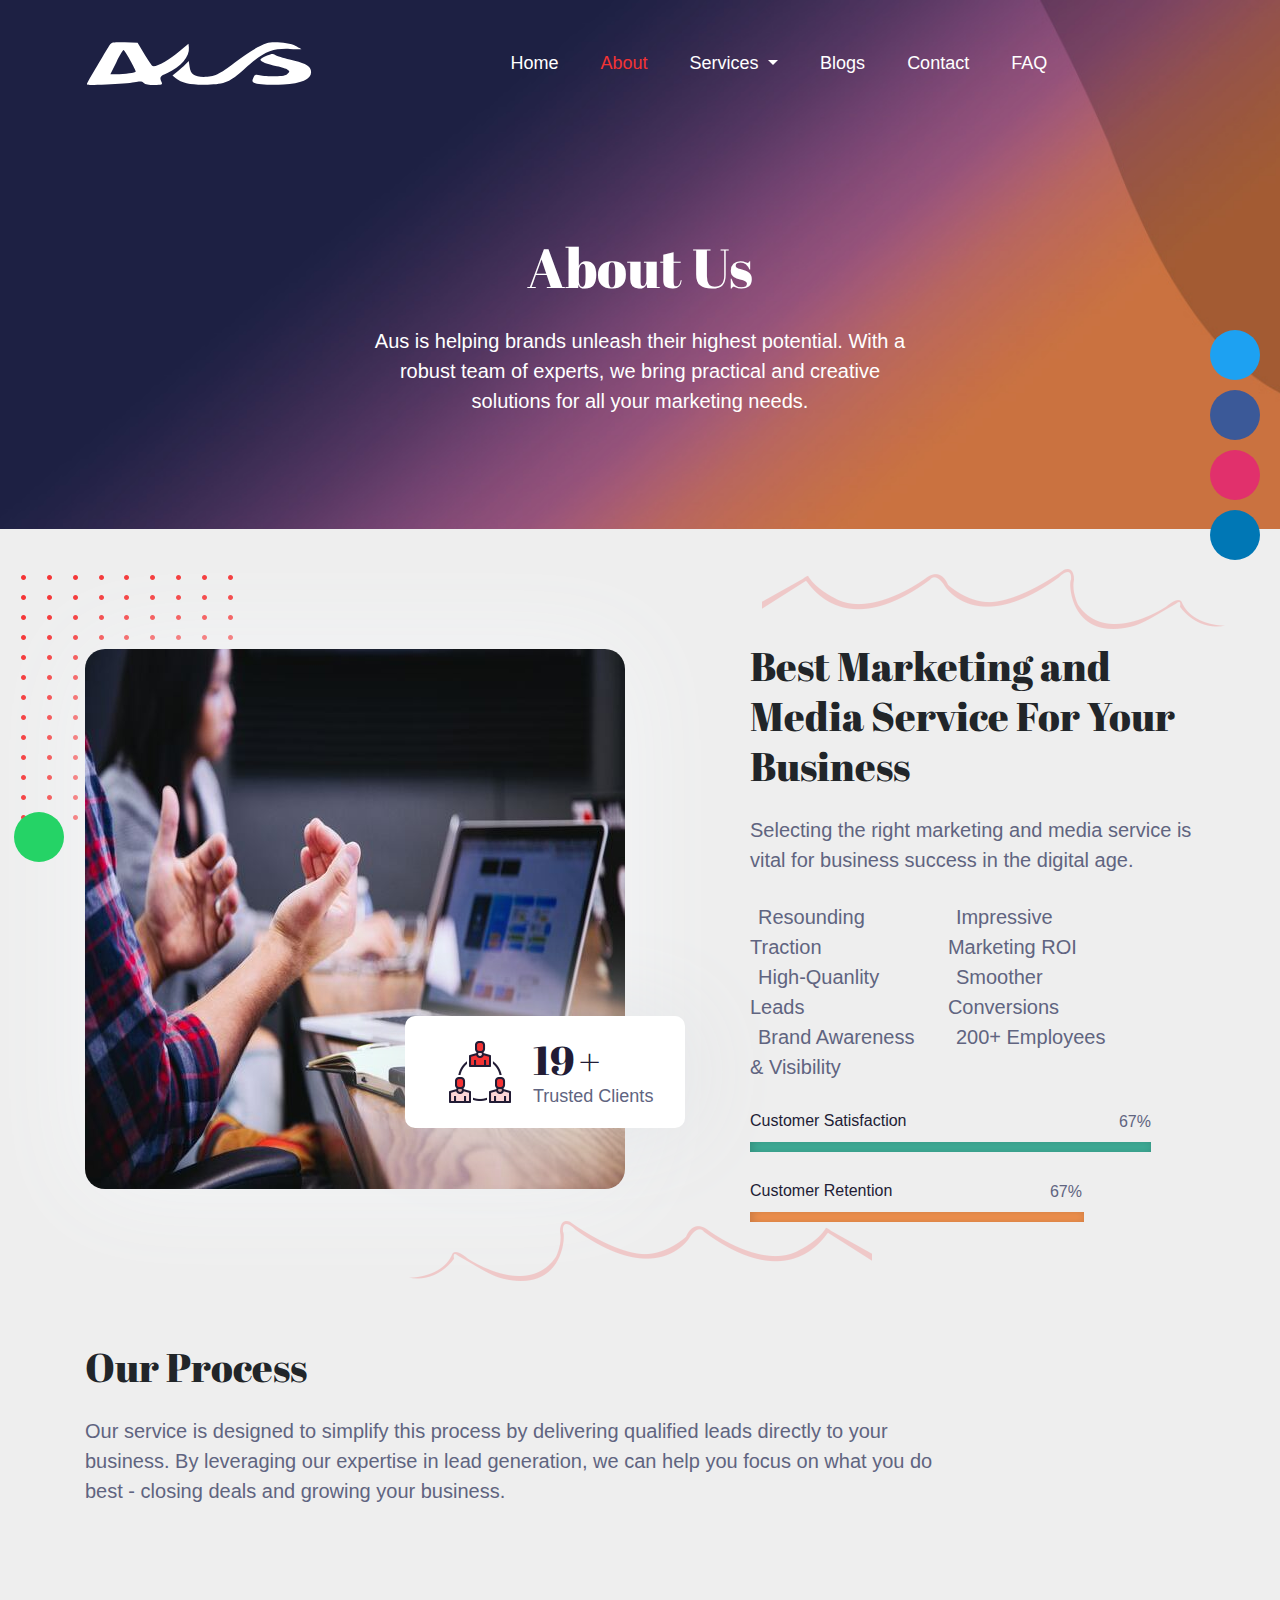
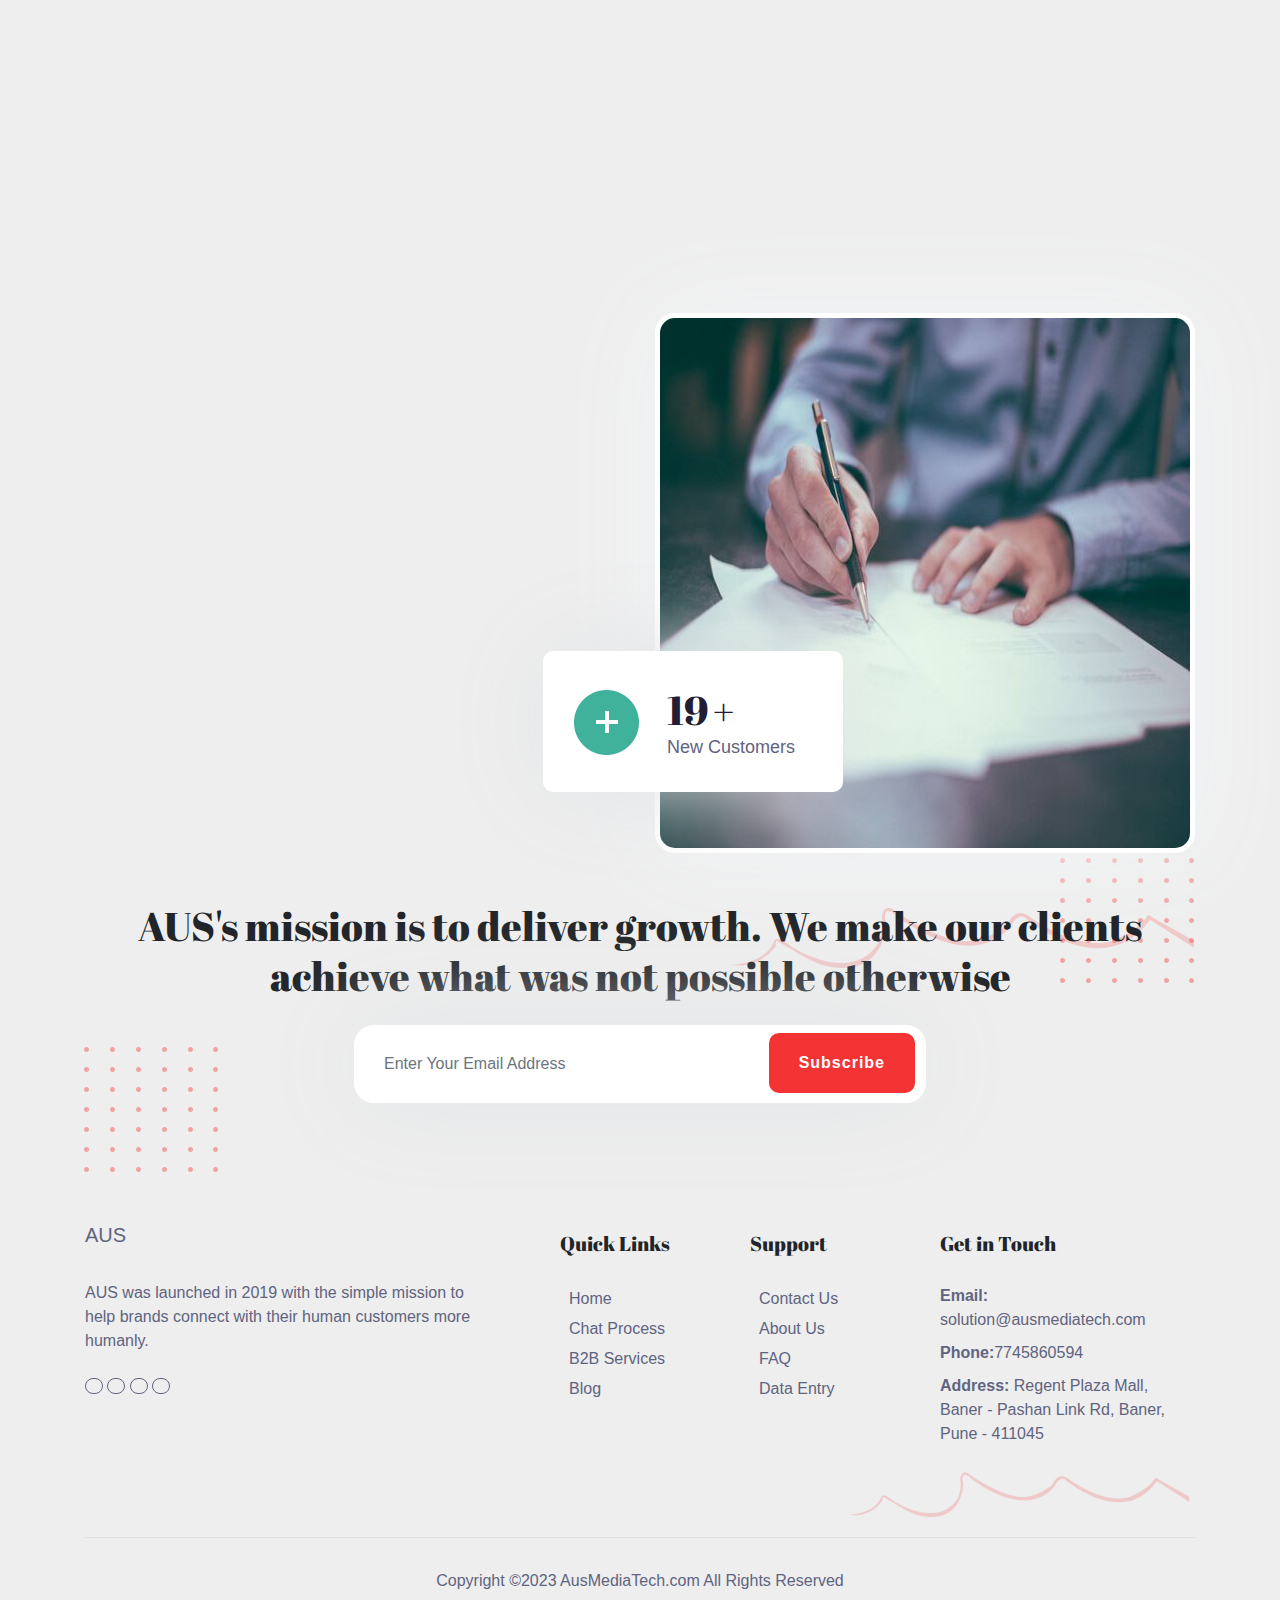
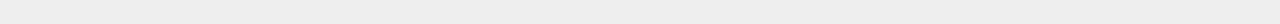
==== about.html @ 2154e5f0 "live version" ====
<html lang="zxx" webcrx="">

<head>
    <title>About | Aus</title>
    <meta charset="utf-8">
    <meta name="viewport" content="width=device-width, initial-scale=1.0">
    <meta name="description"
        content="AUS is a leading provider of innovative solutions, specializing in B2B lead generation, marketing, email marketing, content syndication, and mass torts. With years of experience and a dedication to delivering exceptional results, we help businesses connect with their target audience, drive growth, and achieve their goals. Get in touch with us today to explore how we can support your business success.">
    <meta name="keywords" content="AUS | AusMediaTech | Media | B2B | Business To Business | MediaTech | Tech">
    <meta name="author" content="NaZiF">
    <link rel="stylesheet" href="assets/css/animate.css">
    <link rel="stylesheet" href="https://stackpath.bootstrapcdn.com/bootstrap/4.5.2/css/bootstrap.min.css"
        integrity="sha384-JcKb8q3iqJ61gNV9KGb8thSsNjpSL0n8PARn9HuZOnIxN0hoP+VmmDGMN5t9UJ0Z" crossorigin="anonymous">
    <link rel="stylesheet" href="https://pro.fontawesome.com/releases/v5.10.0/css/all.css"
        integrity="sha384-AYmEC3Yw5cVb3ZcuHtOA93w35dYTsvhLPVnYs9eStHfGJvOvKxVfELGroGkvsg+p" crossorigin="anonymous">
    <link rel="stylesheet" href="assets/css/style.css" type="text/css">
    <link rel="stylesheet" href="assets/css/responsive.css" type="text/css">
    <link rel="stylesheet" href="assets/css/custome.css" type="text/css">
</head>

<body>

    <div class="sub-banner-section-outer">
        <!-- MAIN HEADER -->
        <header class="header">
            <div class="main-header">
                <div class="container">
                    <nav class="navbar navbar-expand-lg navbar-light p-0">
                        <a class="navbar-brand" href="home.html">
                            <figure class="navbar-logo mb-0">
                                <img class="img-fluid" src="assets/images/AusWhiteLogo.svg" alt="">
                            </figure>
                        </a>
                        <button class="navbar-toggler collapsed" type="button" data-toggle="collapse"
                            data-target="#navbarSupportedContent" aria-controls="navbarSupportedContent"
                            aria-expanded="false" aria-label="Toggle navigation">
                            <span class="navbar-toggler-icon"></span>
                            <span class="navbar-toggler-icon"></span>
                            <span class="navbar-toggler-icon"></span>
                        </button>
                        <div class="collapse navbar-collapse" id="navbarSupportedContent">
                            <ul class="navbar-nav m-auto">
                                <li class="nav-item">
                                    <a class="nav-link scroll" href="home.html">Home</a>
                                </li>
                                <li class="nav-item active">
                                    <a class="nav-link scroll" href="about.html">About</a>
                                </li>
                                <li class="nav-item dropdown">
                                    <a class="nav-link dropdown-toggle" href="#" id="navbarDropdown" role="button"
                                        data-toggle="dropdown" aria-haspopup="true" aria-expanded="false">
                                        Services
                                    </a>
                                    <div class="dropdown-menu list-unstyled hotline-dropdown"
                                        aria-labelledby="navbarDropdown">
                                        <ul class="dropdown-menu-list list-unstyled">
                                            <li><a class="dropdown-item scroll hotline-menu" href="services.html">B2B Services</a></li>
                                            <li><a class="dropdown-item scroll hotline-menu" href="b2bleads.html">Lead Generation</a></li>
                                            <li><a class="dropdown-item scroll hotline-menu" href="chatprocess.html">Chat Process</a></li>
                                            <li><a class="dropdown-item scroll hotline-menu" href="marketresearch.html">Market Reasearch</a></li>
                                            <li><a class="dropdown-item scroll hotline-menu" href="b2cservices.html">B2C Services</a></li>
                                            <li><a class="dropdown-item scroll hotline-menu" href="dataentry.html">Data Entry</a></li>
                                        </ul>
                                    </div>
                                </li>
                                <li class="nav-item">
                                    <a class="nav-link scroll" href="blog.html">Blogs</a>
                                </li>
                                <li class="nav-item">
                                    <a class="nav-link scroll" href="contact.html">Contact</a>
                                </li>
                                <li class="nav-item">
                                    <a class="nav-link scroll" href="faq.html">FAQ</a>
                                </li>
                            </ul>
                        </div>
                    </nav>
                </div>
            </div>
        </header>
        <!-- SUB BANNER SECTION -->
        <section class="sub-banner-section">
            <div class="container">
                <div class="row">
                    <div class="col-12 text-center">
                        <div class="sub-banner-text">
                            <h1 class="text-white mb-lg-4 mb-3">About Us</h1>
                            <p class="text-white">Aus is helping brands unleash their highest potential. With a robust
                                team of experts, we bring practical and creative solutions for all your marketing needs.
                            </p>
                        </div>
                    </div>
                </div>
            </div>
        </section>
    </div>
    <!-- ABOUT SERVICE SECTION -->
    <section class="about-service-section">
        <div class="container">
            <div class="row">
                <div class="col-xl-7 col-lg-6 col-md-6 col-sm-12">
                    <div class="about-service-section-img-content position-relative wow bounceIn" data-wow-duration="2s"
                        style="visibility: visible; animation-duration: 2s; animation-name: bounceIn;">
                        <figure class="about-service-section-shape-img-2 mb-0 position-absolute">
                            <img class="img-fluid" src="assets/images/about-service-section-shape-img-2.png" alt="">
                        </figure>
                        <figure class="about-service-section-main-img mb-0 position-relative">
                            <img class="img-fluid" src="assets/images/aboutus.jpg" alt="">
                        </figure>
                        <div class="counter-box position-absolute">
                            <figure class="plus-icon float-left mb-0">
                                <img class="img-fluid" src="assets/images/client-icon.png" alt="">
                            </figure>
                            <span class="number count d-inline-block">62</span>
                            <span class="suffix d-inline-block">+</span>
                            <span class="customer d-block">Trusted Clients</span>
                        </div>
                        <figure class="about-service-section-shape-img-3 mb-0 position-absolute">
                            <img class="img-fluid" src="assets/images/about-service-section-shape-img-3.png" alt="">
                        </figure>
                    </div>
                </div>
                <div class="col-xl-5 col-lg-6 col-md-6 col-sm-12">
                    <div class="about-service-section-text position-relative">
                        <figure class="about-service-section-shape-img-1 mb-0 position-absolute">
                            <img class="img-fluid" src="assets/images/about-service-section-shape-img-1.png" alt="">
                        </figure>
                        <h2 class="mb-lg-4 mb-md-3 mb-2">Best Marketing and Media Service For Your Business</h2>
                        <p>Selecting the right marketing and media service is vital for business success in the digital
                            age.</p>
                        <div class="row">
                            <div class="col-lg-5 col-md-6 col-sm-6 col-6">
                                <div class="about-service-section-listing-outer">
                                    <ul class="about-service-section-listing p-0 m-0">
                                        <li class="list-unstyled"><i class="fal fa-check-circle"></i>Resounding Traction
                                        </li>
                                        <li class="list-unstyled"><i class="fal fa-check-circle"></i>High-Quanlity Leads
                                        </li>
                                        <li class="list-unstyled"><i class="fal fa-check-circle"></i>Brand Awareness
                                            &amp; Visibility</li>
                                    </ul>
                                </div>
                            </div>
                            <div class="col-lg-5 col-md-6 col-sm-6 col-6">
                                <div class="about-service-section-listing-outer">
                                    <ul class="about-service-section-listing p-0 m-0">
                                        <li class="list-unstyled"><i class="fal fa-check-circle"></i>Impressive
                                            Marketing ROI</li>
                                        <li class="list-unstyled"><i class="fal fa-check-circle"></i>Smoother
                                            Conversions</li>
                                        <li class="list-unstyled"><i class="fal fa-check-circle"></i>200+ Employees</li>
                                    </ul>
                                </div>
                            </div>
                            <div class="col"></div>
                        </div>
                        <div class="progress-bar-outer position-relative">
                            <span class="d-block font-weight-normal">Customer Satisfaction</span>
                            <div class="progress-bar">
                                <div class="bar" data-size="90" style="width: 90%;">
                                    <span class="perc">67%</span>
                                </div>
                            </div>
                        </div>
                        <div class="progress-bar-outer position-relative">
                            <span class="d-block font-weight-normal">Customer Retention</span>
                            <div class="progress-bar">
                                <div class="bar variation-1" data-size="75" style="width: 75%;">
                                    <span class="perc">67%</span>
                                </div>
                            </div>
                        </div>
                    </div>
                </div>
            </div>
        </div>
    </section>
    <!-- SOLUTIONS SECTION -->
    <section class="solutions-section">
        <div class="container">
            <div class="solutions-section-inner text-md-left text-center">
                <div class="row">
                    <h2 class="mb-lg-4 mb-2">Our Process</h2>
                    <div class="col-lg-10 col-md-9 col-sm-12">
                        <div class="solutions-section-text">
                            <p class="mb-0">Our service is designed to simplify this process by delivering qualified
                                leads directly to your business. By leveraging our expertise in lead generation, we can
                                help you focus on what you do best - closing deals and growing your business.</p>
                        </div>
                    </div>
                </div>
            </div>
            <div class="row wow slideinLeft" data-wow-duration="2s"
                style="visibility: hidden; animation-duration: 2s; animation-name: none;">
                <div class="col-md-4 col-sm-6 mb-md-0 mb-4 text-md-left text-center">
                    <div class="solutions-section-plan-box hover-effect">
                        <div class="row">
                            <div class="col-lg-3 col-12">
                                <figure>
                                    <img src="assets/Icons/connect-50.png" alt="">
                                </figure>
                            </div>
                            <div class="col-lg-9 col-12">
                                <h4>1.Connect</h4>
                            </div>
                            <p class="text-size-16 mb-0">Our strategies give us the benefit of instant connection with
                                the prospective audience.</p>
                        </div>
                    </div>
                </div>
                <div class="col-md-4 col-sm-6 mb-md-0 mb-4 text-md-left text-center">
                    <div class="solutions-section-plan-box hover-effect">
                        <div class="row">
                            <div class="col-lg-3 col-12">
                                <figure>
                                    <img src="assets/Icons/converse-50.png" alt="">
                                </figure>
                            </div>
                            <div class="col-lg-9 col-12">
                                <h4>2.Converse</h4>
                            </div>
                            <p class="text-size-16 mb-0">We converse with your audience to evaluate,
                                implement, communicate your message to them</p>
                        </div>
                    </div>
                </div>
                <div class="col-md-4 col-sm-6 text-md-left text-center">
                    <div class="solutions-section-plan-box hover-effect">
                        <div class="row">
                            <div class="col-lg-3 col-12">
                                <figure>
                                    <img src="assets/Icons/convert-50.png" alt="">
                                </figure>
                            </div>
                            <div class="col-lg-9 col-12">
                                <h4>3.Convert</h4>
                            </div>
                            <p class="text-size-16 mb-0">Converting your audience into meaningful connections and
                                trackable LEADS!</p>
                        </div>
                    </div>
                </div>
            </div>
        </div>
    </section>
    <br><br><br><br>
    <!-- VIDEO SECTION -->
    <!-- <section class="video-section about-page-video-section">
    <div class="container">
    </div>
</section>  -->
    <!-- CUSTOMER BASE SECTION -->
    <section class="customer-base-section about-page-customer-base-section">
        <div class="container">
            <div class="row">
                <div class="col-xl-5 col-lg-6 col-md-6 col-sm-12 order-xl-1 order-lg-1 order-md-1 order-sm-2 order-2">
                    <div class="customer-base-section-text position-relative wow bounceIn" data-wow-duration="2s"
                        style="visibility: hidden; animation-duration: 2s; animation-name: none;">
                        <h2 class="mb-lg-4 mb-md-3 mb-2">We have been making a big difference in our clients’ lives
                            since 2019.</h2>
                        <p>Having delivered over 3k campaigns for the biggest companies in the world, we know what we’re
                            talking about, and when we say we have helped businesses transform, grow bigger and work
                            better, we mean it!</p>
                        <div class="customer-base-section-btn-outer">
                            <a class="d-inline-block position-relative hover-effect" href="contact.html">Contact Now<i
                                    class="far fa-long-arrow-alt-right position-absolute"></i></a>
                        </div>
                    </div>
                </div>
                <div class="col-xl-7 col-lg-6 col-md-6 col-sm-12 order-xl-2 order-lg-2 order-md-2 order-sm-1 order-1">
                    <div class="customer-base-section-img-content position-relative">
                        <figure class="customer-base-section-main-img mb-0 text-right position-relative">
                            <img class="img-fluid" src="assets/images/about.jpg" alt="">
                        </figure>
                        <div class="counter-box position-absolute">
                            <figure class="plus-icon float-left mb-0">
                                <img class="img-fluid" src="assets/images/plus-icon.png" alt="">
                            </figure>
                            <span class="number count d-inline-block">60</span>
                            <span class="suffix d-inline-block">+</span>
                            <span class="customer d-block">New Customers</span>
                        </div>
                        <figure class="customer-base-section-shape-img-3 mb-0 position-absolute">
                            <img class="img-fluid" src="assets/images/customer-base-section-shape-img-3.png" alt="">
                        </figure>
                    </div>
                </div>
            </div>
        </div>
    </section>
    <!-- REVIEW SECTION needs to be added when given -->
    <!-- <section class="review-section text-center">
    <div class="container">
        <div class="row position-relative">
            <figure class="review-section-shape-img-1 position-absolute mb-0">
                <img class="img-fluid" src="assets/images/review-section-shape-img-1.png" alt="">
            </figure>
            <div class="col-lg-12 col-md-12 col-sm-12 col-12">
                <div class="review-section-box w-100 position-relative">
                    <h2 class="mb-lg-4 mb-md-3 mb-2">Our Clients Reviews</h2>
                    <p class="mb-0">Discover what our satisfied clients have to say about their experience with us in our client review section, where honest feedback helps us deliver exceptional products and services.</p>
                </div>
            </div>
        </div>
    </div>
</section> -->
    <!-- NEWSLETTER SECTION -->
    <br><br>
    <section class="newsletter-section position-relative">
        <div class="container">
            <div class="row">
                <div class="newsletter-section-inner text-center position-relative">
                    <figure class="newsletter-shape-img-1 mb-0 position-absolute">
                        <img class="img-fluid" src="assets/images/newsletter-shape-img-1.png" alt="">
                    </figure>
                    <h2 class="mb-lg-4 mb-md-3 mb-2">AUS's mission is to deliver growth. We make our clients achieve
                        what was not possible otherwise</h2>
                    <form class="newsletter-form" id="subscribe-form" target="_blank">
                        <div class="form-group mb-0 position-relative">
                            <input type="text" class="form-control" id="InputEmail2"
                                placeholder="Enter Your Email Address" name="query">
                            <button class="subscribe-btn d-inline-block position-absolute"
                                id="subscribeBtn">Subscribe</button>
                        </div>
                    </form>
                    <figure class="newsletter-shape-img-2 mb-0 position-absolute">
                        <img class="img-fluid" src="assets/images/newsletter-shape-img-2.png" alt="">
                    </figure>
                </div>
            </div>
        </div>
    </section>
    <!-- FOOTER -->

    <section class="footer-section">
        <div class="container">
            <div class="row position-relative">
                <div class="col-xl-5 col-lg-4 col-md-5 col-sm-6 text-sm-left text-center">
                    <div class="footer-logo-content">
                        <figure class="footer-logo">
                            <p>AUS</p>
                        </figure>
                        <p class="text-size-16 mb-lg-4 mb-md-3 mb-3">AUS was launched in 2019 with the simple mission to
                            help brands connect with their human customers more humanly.</p>
                        <ul class="footer-logo-content-listing p-0 m-0">
                            <li class="list-unstyled d-inline-block"><a class="d-inline-block" href="#"><i
                                        class="fab fa-facebook-square"></i></a></li>
                            <li class="list-unstyled d-inline-block"><a class="d-inline-block" href="#"><i
                                        class="fab fa-twitter-square"></i></a></li>
                            <li class="list-unstyled d-inline-block"><a class="d-inline-block" href="#"><i
                                        class="fab fa-linkedin"></i></a></li>
                            <li class="list-unstyled d-inline-block"><a class="d-inline-block" href="#"><i
                                        class="fab fa-pinterest-square"></i></a></li>
                        </ul>
                    </div>
                </div>
                <div class="col-xl-2 col-lg-3 col-md-3 col-sm-6 d-lg-block d-md-none d-sm-none d-none">
                    <div class="footer-links-content">
                        <h5 class="font-weight-normal">Quick Links</h5>
                        <ul class="list-unstyled mb-0">
                            <li><i class="fas fa-caret-right"></i><a class="text-decoration-none font-weight-normal"
                                    href="home.html">Home</a></li>
                                    <li><i class="fas fa-caret-right"></i><a class="text-decoration-none font-weight-normal"
                                        href="chatprocess.html">Chat Process</a></li>
                            <li><i class="fas fa-caret-right"></i><a class="text-decoration-none font-weight-normal"
                                    href="services.html">B2B Services</a></li>
                            <li><i class="fas fa-caret-right"></i><a class="text-decoration-none font-weight-normal"
                                    href="blog.html">Blog</a></li>
                        </ul>
                    </div>
                </div>
                <div class="col-lg-2 col-md-3 col-sm-6 d-md-block d-sm-none d-none">
                    <div class="footer-support-content">
                        <h5 class="font-weight-normal">Support</h5>
                        <ul class="list-unstyled mb-0">
                            <li><i class="fas fa-caret-right"></i><a class="text-decoration-none font-weight-normal"
                                    href="contact.html">Contact Us</a></li>
                            <li><i class="fas fa-caret-right"></i><a class="text-decoration-none font-weight-normal"
                                    href="about.html">About Us</a></li>
                            <li><i class="fas fa-caret-right"></i><a class="text-decoration-none font-weight-normal"
                                    href="faq.html">FAQ</a></li>
                            <li><i class="fas fa-caret-right"></i><a class="text-decoration-none font-weight-normal"
                                href="dataentry.html">Data Entry</a></li>
                        </ul>
                    </div>
                </div>
                <div class="col-lg-3 col-md-4 col-sm-6 text-sm-left text-center d-sm-block d-none">
                    <div class="footer-info-content">
                        <h5 class="font-weight-normal">Get in Touch</h5>
                        <ul class="list-unstyled mb-0">
                            <li><span class="font-weight-bold">Email:</span><a
                                    class="text-decoration-none font-weight-normal" href="mailto:solution@ausmediatech.com">
                                    solution@ausmediatech.com</a></li>
                            <li><span class="font-weight-bold">Phone:</span><a
                                    class="text-decoration-none font-weight-normal" href="tel:7745860594">7745860594</a>
                            </li>
                            <!-- <li><span class="font-weight-bold">Fax:</span><a class="text-decoration-none font-weight-normal" href="#"> </a></li> -->
                            <li><span class="font-weight-bold">Address:</span><a
                                    class="text-decoration-none font-weight-normal" href="#"> Regent Plaza Mall, Baner -
                                    Pashan Link Rd, Baner, Pune - 411045</a></li>
                        </ul>
                    </div>
                </div>
                <figure class="footer-secrion-shape-img-1 mb-0 position-absolute">
                    <img class="img-fluid" src="assets/images/footer-section-shape-img-1.png" alt="">
                </figure>
            </div>
        </div>
    </section>
    <!-- FOOTER BAR -->
    <div class="footer-bar text-center">
        <div class="container">
            <div class="row">
                <div class="footer-bar-content w-100">
                    <p class="text-size-16 mb-0">Copyright ©2023 AusMediaTech.com All Rights Reserved</p>
                    <!-- <p class="text-size-16 mb-0">Made With AhamInfoTech</p> -->
                </div>
            </div>
        </div>
    </div>



    <!-- Floating Menu -->
    <div class="floating-menu">
        <a href="https://www.twitter.com/" class="twitter"><i class="fab fa-twitter"></i></a>
        <a href="https://www.facebook.com/" class="facebook"><i class="fab fa-facebook"></i></a>
        <a href="https://www.instagram.com/" class="instagram"><i class="fab fa-instagram"></i></a>
        <a href="https://www.linkedin.com/" class="linkedin"><i class="fab fa-linkedin"></i></a>
    </div>



    <!-- new chat button -->
    <input type="checkbox" id="check">
    <label class="chat-btn" for="check">
        <i class="fab fa-whatsapp comment"></i>
        <i class="fa fa-close close"></i>
    </label>
    <div class="wrapper">
        <div class="chatheader">
            <h6>Chat Support</h6>
        </div>
        <div class="text-center p-2">
            <span>Typically replies in minutes!</span><br><br>
        </div>
        <button id="chat-btnclick" class="btn btn-success btn-block">Start Chat</button>
    </div>
    </div>

    <script>
        function loading() {
            document.querySelectorAll(".bar").forEach(function (current) {
                let startWidth = 0;
                const endWidth = current.dataset.size;

                /* 
                setInterval() time sholud be set as trasition time / 100. 
                In our case, 2 seconds / 100 = 20 milliseconds. 
                */
                const interval = setInterval(frame, 20);

                function frame() {
                    if (startWidth >= endWidth) {
                        clearInterval(interval);
                    } else {
                        startWidth++;
                        current.style.width = `${endWidth}%`;
                        current.firstElementChild.innerText = `${startWidth}%`;
                    }
                }
            });
        }
        setTimeout(loading, 1000);
    </script>
    <script src="https://code.jquery.com/jquery-3.2.1.slim.min.js" integrity="" crossorigin="anonymous"></script>
    <script src="https://cdnjs.cloudflare.com/ajax/libs/popper.js/1.12.9/umd/popper.min.js" integrity=""
        crossorigin="anonymous"></script>
    <script src="https://maxcdn.bootstrapcdn.com/bootstrap/4.0.0/js/bootstrap.min.js" integrity=""
        crossorigin="anonymous"></script>
    <script src="assets/js/wow.js"></script>
    <script>new WOW().init();</script>
    <script src="assets/js/counter-script.js"></script>

    <!-- code for chatbot integration -->
    <script>
        const chatBtn = document.getElementById('chat-btnclick');
        chatBtn.addEventListener('click', () => {
            window.open('https://api.whatsapp.com/send/?phone=+919139626757&text&type=phone_number&app_absent=0"', '_blank');
        });
    </script>


    <iframe src="about:blank" style="display: none;"></iframe>
    <script src="/assets/js/subscription.js"></script>
</body>

</html>
---- assets/css/style.css ----
/*------------------------------------------------------------------
[Master Stylesheet]

Project:    Hotline
-------------------------------------------------------------------*/
/*------------------------------------------------------------------
[Table of contents]

1. body
2. navigation
3. banner Section
4. partner Section
5. interaction section
6. solutions section
7. customer base section
8. video section
9. services section
10. teams section
11. talent section
12. blog section 
13. review section
14. newsletter section
15. footer section
-------------------------------------------------------------------*/
/* /*--------------------------------------------------------------*/



@import url('https://fonts.googleapis.com/css2?family=Abril+Fatface&amp;family=Jost:wght@400;500;600;700&amp;display=swap');

/*-------- Default Items ------------ */
    
:root {
    --e-global-color-primary: #221c35;
    --e-global-color-secondary: #ffffff;
    --e-global-color-text: #606480;
    --e-global-color-accent: #F43334;
    --e-global-color-white: #ffffff;
    --e-global-color-light-grayish-blue: #DFE0E6;
    --e-global-color-dark-moderate-cyan: #40B19B;
    --e-global-color-orange: #F79550;
}
body {
    font-family: 'Jost', sans-serif;
}
html {
    scroll-behavior: smooth;
}
*{
    margin: 0;
    padding: 0;
    box-sizing: border-box;
}
h1, h2, h3, h5, .h1, .h2, .h3, .h5 {
    font-family: 'Abril Fatface', cursive;
}
.h1, h1 {
    font-size: 55px;
}
.h2, h2 {
    font-size: 40px;
}
.h3, h3 {
    font-size: 30px;
}
.h4, h4 {
    font-size: 22px;
}
.h5, h5 {
    font-size: 20px;
}
p {
    font-size: 20px;
    line-height: 30px;
    font-weight: 400;
    color: var(--e-global-color-text);
}
.text-size-18 {
    font-size: 18px;
    line-height: 26px;
    font-weight: 400;
    color: var(--e-global-color-text);
}
.text-size-16 {
    font-size: 16px;
    line-height: 26px;
    font-weight: 400;
    color: var(--e-global-color-text);
}
.hover-effect {
    transition: all 0.3s ease-in-out;
}
.hover-effect:hover {
    transform: translateY(-5px);
}
/*-------- HEADER ------------ */
.main-header {
    padding-top: 25px;
}
.navbar .navbar-brand {
    margin-right: 51px;
}
.navbar li {
    padding: 0 13px;
}
.navbar li:first-child {
    padding-left: 0px;
}
.navbar li:last-child {
    padding-right: 0px;
}
.navbar li a {
    font-size: 18px;
    line-height: 18px;
    font-weight: 400;
    color: var(--e-global-color-white) !important;
}
.navbar li a:hover {
    color: var(--e-global-color-accent) !important;
}
.navbar-nav li.active > a {
    color: var(--e-global-color-accent) !important;
}
.navbar .navbar-icon a {
    color: var(--global--color-very-dark-gray);
    font-size: 26px;
    padding-right: 25px;
}
.navbar .navbar-icon a:hover {
    color: var(--e-global-color-accent);
}
.navbar .hotline-dropdown {
    padding: 20px 40px;
    border-radius: 10px;
    margin: 0;
    left: 20px;
    transition: all 0.3s ease-in-out;
    box-shadow: 0px 30px 30px 20px rgba(30,34,47,0.2);
    border-top: 4px solid var(--e-global-color-accent); 
    width: 200px;       
}
.navbar .hotline-dropdown li {
    padding: 0;
    display: inline-block;
}
.navbar .hotline-dropdown li.active .hotline-menu {
    color: var(--e-global-color-accent) !important;
}
.navbar .hotline-dropdown .hotline-menu {
    font-size: 18px;
    line-height: 24px;
    font-weight: 500;
    padding-left: 0;
    padding-right: 0;
    position: relative;
    padding: 6px 0px;
    color: var(--e-global-color-primary) !important;
    white-space: inherit;
}
.navbar .hotline-dropdown .hotline-menu:hover {
    background: transparent;
    color: var(--e-global-color-accent) !important;
}
.navbar .hotline-dropdown li:hover a:after {
    width: 100%;
    left: 0;
    right: auto;
}
.navbar .hotline-dropdown li:hover a:before {
    color: var(--e-global-color-accent);
}
.navbar .hotline-dropdown li a:after {
    content: "";
    width: 0;
    height: 1px;
    bottom: 0;
    position: absolute;
    left: auto;
    right: 0;
    z-index: -1;
    transition: width .6s cubic-bezier(.25,.8,.25,1) 0s;
    background: var(--e-global-color-accent);
    bottom: 5px;
}
.navbar .hotline-dropdown li:hover a:after {
    width: 100%;
    left: 0;
    right: auto;
}
.navbar .hotline-dropdown li a:before {
    content: "\f111";
    line-height: 1;
    font-weight: 700;
    left: -18px;
    top: 16px;
    position: absolute;
    color: var(--global--color-text);
    font-size: 5px;
    font-family: "Font Awesome 5 Pro";
}
.navbar .hotline-dropdown .hotline-menu:hover {
    background: transparent;
    color: var(--e-global-color-accent) !important;
}
.login-outer-div ul li {
    padding: 0px 4px;
}
.login-outer-div ul li .sign-up {
    padding: 16px 24px;
    font-size: 18px;
    font-weight: 500;
    line-height: 18px;
    border-radius: 10px;
    background: var(--e-global-color-accent);
    transition: all 0.3s ease-in-out;
}
.login-outer-div ul li .sign-up:hover {
    background: var(--e-global-color-white);
    color: var(--e-global-color-accent);
}

/*-------- BANNER ------------ */
.banner-section-outer {
    background-image: url(../images/home-banner-backgroud-img.jpg);
    background-size: cover;
    background-position: center;
    background-repeat: no-repeat;
}
.home-banner-section {
    padding-top: 295px;
}
.home-banner-text {
    padding-top: 20px;
}
.home-banner-text h1 {
    line-height: 70px;
}
.home-banner-text p {
    padding-right: 50px;
    margin-bottom: 31px;
}
.home-banner-button .free {
    font-size: 18px;
    line-height: 18px;
    font-weight: 600;
    border-radius: 10px;
    padding: 21px 40px;
    text-decoration: none;
    display: inline-block;
    color: var(--e-global-color-white);
    background: var(--e-global-color-accent);
}
.home-banner-button .free:hover {
    background: var(--e-global-color-white);
    color: var(--e-global-color-accent);
}
.home-banner-button .free-outer {
    margin-right: 10px;
}
.home-banner-button .play-icon {
    font-size: 18px;
    padding: 15px 23px;
    border: 2px solid var(--e-global-color-white);
    color: var(--e-global-color-white);
    border-radius: 10px;
    background: transparent;
}
.home-banner-button .play-icon:hover {
    border: 2px solid var(--e-global-color-accent);
    background: var(--e-global-color-accent);
}
.banner-img-content .banner-img {
    z-index: 2;
}
.banner-call {
    background: rgba(255,255,255,0.15);
    width: 200px;
    padding: 23px 23px 17px 23px;
    border-radius: 10px;
    top: -130px;
    box-shadow: 0px 0px 50px 0px rgba(0,0,0,0.2);
    left: -55px;
    z-index: 3;
}
.banner-call figure {
    margin-bottom: 8px;
}
.banner-call .banner-call-heading {
    font-size: 24px;
    line-height: 24px;
    font-weight: 400;
    letter-spacing: -0.5px;
}
.banner-call .banner-call-text {
    font-size: 16px;
    line-height: 22px;
    font-weight: 400;
    letter-spacing: -0.5px;
    margin-bottom: 3px;
}
.banner-call-listing li {
    margin: 0 2px;
}
.banner-call-listing a {
    font-size: 10px;
    color: var(--e-global-color-accent);
    background: var(--e-global-color-white);
    padding: 2px 4px;
    border-radius: 4px;
}
.banner-call .call-icon-outer {
    position: absolute;
    right: 10px;
    top: 10px;
}
.banner-call .call-icon {
    font-size: 12px;
    color: var(--e-global-color-white);
    background: var(--e-global-color-accent);
    padding: 4px 7px;
    border-radius: 100px;
    display: block;
} 
.banner-img-content .banner-arrow-img {
    right: 86px;
    top: -93px;
}
.banner-img-content .banner-map-img {
    right: -40px;
    top: 204px;
    z-index: 4;
}
.banner-img-content .banner-map-img .banner-map-img-inner img {
    box-shadow: 0px 0px 50px 0px rgba(0,0,0,0.25);
}
.banner-img-content .banner-map-img .banner-map-icon {
    top: -26px;
    right: -20px;
}
.banner-img-content .banner-map-img .banner-map-icon img {
    box-shadow: 0px 0px 50px 0px rgba(0,0,0,0.5);
    border-radius: 100px;
}
/*-------- PARTNERS SECTION ------------ */
.partner-section {
    padding-top: 120px;
}
.partner-section-box {
    padding: 94px 35px 101px 35px;
    box-shadow: 0px 0px 100px 0px rgba(226,228,231,1);
    border-radius: 20px;
}
.partner-section-box h3 {
    color: var(--e-global-color-text);
    padding: 0 22%;
    line-height: 35px;
    margin-bottom: 55px;
}
.partner-listing li {
    padding: 0 36px;
    transition: all 0.3s ease-in-out;
}
.partner-listing li:hover {
    transform: translateY(-5px);
}
.partner-listing li:first-child {
    padding-left: 0;
}
.partner-listing li:last-child {
    padding-right: 0;
}  
/*-------- INTERACTION SECTION ------------ */  
.interaction-section {
    padding: 120px 0px;
}
.interaction-section .interaction-section-main-img img {
    box-shadow: 0px 0px 100px 0px rgba(243,245,247,1);
    border-radius: 20px;
    z-index: 2;
}
.interaction-section h2 {
    line-height: 50px;
}
.interaction-section-text {
    padding-top: 12px;
}
.interaction-section-img-content .interaction-section-graph-img {
    bottom: 50px;
    right: 0;
    z-index: 3;
}
.interaction-section-img-content .interaction-section-graph-img img {
    box-shadow: 0px 0px 100px 0px rgba(226,228,231,1);
    border-radius: 10px;
}
.interaction-section-img-content .interaction-section-shape-img-1 {
    top: -71px;
    left: -119px;
}
.interaction-section-img-content .interaction-section-shape-img-1 img {
    z-index: 1;
}
.interaction-section-text .interaction-section-shape-img-2 {
    top: -56px;
    right: -305px;
}
.interaction-section-img-content .interaction-section-shape-img-3 {
    bottom: -90px;
    right: -152px;
}
.interaction-section-listing-inner {
    padding-left: 79px;
}
.interaction-section-listing-inner h4 {
    font-weight: 700;
    margin-bottom: 20px;
    line-height: 26px;
}
.interaction-section-listing-inner::before {
    content: "";
    background-image: url(../images/interaction-section-listing-img-1.png);
    background-repeat: no-repeat;
    height: 54px;
    width: 54px;
    z-index: 5;
    position: absolute;
    left: 0;
    top: 4px;
}
.interaction-section-text .main-text {
    margin-bottom: 49px;
}
.interaction-section-listing-outer .variation-1::before {
    background-image: url(../images/interaction-section-listing-img-2.png);
}
.interaction-section-listing-outer {
    margin-bottom: 56px;
}
/*-------- SOLUTIONS SECTION ------------ */  
.solutions-section h2 {
    padding: 0 15px;
    width: 100%;
    line-height: 50px;
}
.solutions-section-text p {
    padding-right: 45px;
}
.solutions-section-button {
    margin-top: -6px;
}
.solutions-section-button a {
    font-size: 18px;
    line-height: 18px;
    font-weight: 600;
    border-radius: 10px;
    padding: 20px 34px;
    border: 1px solid var(--e-global-color-accent);
    text-decoration: none;
    display: inline-block;
    color: var(--e-global-color-white);
    background: var(--e-global-color-accent);
}
.solutions-section-button a:hover {
    border: 1px solid var(--e-global-color-accent);
    background: transparent;
    color: var(--e-global-color-accent);
}
.solutions-section-plan-box {
    padding: 44px;
    box-shadow: 0px 0px 100px 0px rgba(226,228,231,1);
    border-radius: 20px;
    border-left: 5px solid var(--e-global-color-white);
    background: var(--e-global-color-white);
}
.solutions-section-plan-box:hover {
    border-left: 5px solid var(--e-global-color-accent);
}
.solutions-section-plan-box h4 {
    font-weight: 700;
    margin-bottom: 20px;
    line-height: 30px;
}
.solutions-section-plan-box p {
    padding: 0 15px;
}
.solutions-section-inner {
    margin-bottom: 74px;
}
.solutions-section-plan-box figure img {
    padding-top: 5px;
}
/*-------- CUSTOMER BASE SECTION ------------ */  
.customer-base-section {
    padding: 120px 0px;
}
.customer-base-section .customer-base-section-text {
   padding-top: 55px;
}
.customer-base-section h2 {
    line-height: 50px;
}
.customer-base-section-text p {
    margin-bottom: 27px;
}
.customer-base-section .customer-base-section-main-img img {
    box-shadow: 0px 0px 100px 0px rgba(243,245,247,1);
    border: 5px solid var(--e-global-color-white);
    border-radius: 20px;
}
.customer-base-section-text .customer-base-section-shape-img-1 {
    top: -35px;
    left: -360px;
}
.customer-base-section .customer-img-1 {
    left: 51px;
    top: 58px;
    z-index: 1;
}
.customer-base-section .customer-img-2 {
    left: 152px;
    top: 168px;
    z-index: 3;
}
.customer-base-section .customer-img-3 {
    right: -12px;
    top: 208px;
    z-index: 2;
}
.customer-base-section .customer-img-4 {
    right: 44px;
    bottom: 122px;
    z-index: 4;
}
.customer-base-section .customer-img-5 {
    right: 155px;
    bottom: -27px;
    z-index: 5;
}
.customer-base-section .customer-img-1 img, .customer-base-section .customer-img-2 img, .customer-base-section .customer-img-3 img, .customer-base-section .customer-img-4 img, .customer-base-section .customer-img-5 img {
    box-shadow: 0px 0px 50px 0px rgba(0,0,0,0.3);
    border-radius: 100px;
    border: 2px solid var(--e-global-color-white);
}
.customer-base-sectin-listing li {
    font-size: 20px;
    line-height: 30px;
    font-weight: 400;
    color: var(--e-global-color-text);
}
.customer-base-sectin-listing i {
    font-size: 18px;
    line-height: 18px;
    margin-right: 8px;
    font-weight: 400;
    color: var(--e-global-color-accent);
}
.customer-base-section .customer-base-section-shape-img-2 {
    top: -74px;
    right: -90px;
}
.customer-base-section .counter-box {
    width: 300px;
    padding: 37px 29px 30px 29px;
    background: var(--e-global-color-white);
    box-shadow: 0px 0px 100px 0px rgba(226,228,231,1);
    border-radius: 10px;
    bottom: 61px;
    left: -17px;
}
.customer-base-section .counter-box figure {
    margin-right: 27px;
}
.customer-base-section .counter-box .number, .customer-base-section .counter-box .suffix  {
    color: var(--e-global-color-primary);
    font-size: 40px;
    line-height: 44px;
    font-weight: 400;
    font-family: 'Abril Fatface', cursive;
}
.customer-base-section .counter-box .customer {
    font-size: 18px;
    line-height: 30px;
    font-weight: 400;
    color: var(--e-global-color-text);
}
.customer-base-section .counter-box .counter {
    animation-duration: 1s;
    animation-delay: 0s;
}
.customer-base-section .customer-base-section-shape-img-3 {
    bottom: -134px;
    right: 0;
}
.customer-base-section-btn-outer {
    padding-top: 31px;
}
.customer-base-section-btn-outer a {
    font-size: 18px;
    line-height: 18px;
    font-weight: 600;
    border-radius: 10px;
    padding: 19px 110px 19px 28px;
    text-decoration: none;
    color: var(--e-global-color-accent);
    border: 2px solid var(--e-global-color-accent);
}
.customer-base-section-btn-outer a:hover {
    border: 2px solid var(--e-global-color-accent);
    background: var(--e-global-color-accent);
    color: var(--e-global-color-white);
}
.customer-base-section-btn-outer i {
    font-size: 20px;
    line-height: 20px;
    right: 29px;
}
/*-------- VIDEO SECTION ------------ */ 
.video-section {
    padding: 50px 0px;
}
.video-section .vide-section-inner {
    background-color: transparent;
    background-image: linear-gradient(150deg, #1C204C 50%, #F58748 78%);
    border-radius: 20px;
    margin: 0 15px;
}
.video-section .video-content {
    margin: -50px 0;
}
.video-section .counter-content {
    padding-top: 58px;
    padding-bottom: 58px;
}
.video-section .counter-content .number, .video-section .counter-content .suffix {
    font-size: 40px;
    line-height: 44px;
    font-weight: 400;
    margin-bottom: 10px;
    font-family: 'Abril Fatface', cursive;
}
.video-section .counter-content h4 {
    line-height: 30px;
    padding-right: 25%;
    margin-bottom: 20px;
}
.video-section .counter-content p {
    padding-right: 20px;
}
.video-section .variation-1 {
    border-right: 1px solid rgba(255,255,255,0.15);
}
.video-content .video-section-shape-img {
    left: -146px;
    bottom: -53px;
    z-index: -1;
}
.video-content iframe { 
    border-radius: 20px;
    border: none;
}
/*-------- SERVICES SECTION ------------ */
.services-section {
    padding: 110px 0;
} 
.services-section h2 {
    line-height: 50px;
}
.services-section .services-section-inner p {
    padding: 0 18%;
}
.services-section .services-section-inner {
    margin-bottom: 73px;
    padding: 0 15px;
}
.services-section .services-section-plan-box {
    padding: 40px 35px;
    border-radius: 20px;
    line-height: 0;
    background: var(--e-global-color-white) ;
    border-left: 5px solid var(--e-global-color-white);
    box-shadow: 0px 0px 100px 0px rgba(226,228,231,1);
}
.services-section .services-section-plan-box figure img {
    filter: grayscale(100%);
}
.services-section .services-section-plan-box h4 {
    line-height: 30px;
    margin-bottom: 18px;
    color: var(--e-global-color-primary);
}
.services-section .services-section-plan-box p {
    margin-bottom: 21px;
}
.services-section .services-section-plan-box a {
    font-size: 14px;
    line-height: 14px;
    font-weight: 400;
    color: var(--e-global-color-text);
}
.services-section .services-section-plan-box i {
    top: 2px;
    margin-left: 12px;
}
.services-section .services-section-plan-box:hover {
    border-left: 5px solid var(--e-global-color-accent);
}
.services-section .services-section-plan-box:hover figure img {
    filter: grayscale(0%);
}
.services-section .services-section-plan-box:hover h4 {
    color: var(--e-global-color-accent);
}
.services-section .services-section-plan-box:hover a {
    color: var(--e-global-color-accent);
}
.services-section .divider {
    height: 30px;
}
.services-section .services-section-shape-img-1 {
    right: -116px;
    top: 85px;
    z-index: -1;
}
.services-section .services-section-shape-img-2 {
    left: 92px;
    bottom: -28px;
}
/*-------- TEAMS SECTION ------------ */
.teams-section h2 {
    line-height: 50px;
}
.teams-section .teams-section-inner p {
    padding: 0 18%;
}
.teams-section .teams-section-inner {
    margin-bottom: 73px;
    padding: 0 15px;
}
.teams-section .team-section-plan-box {
    padding: 40px 35px;
    border-radius: 20px;
    line-height: 0;
    background: var(--e-global-color-white) ;
    transition: all 0.3s ease-in-out;
}
.teams-section .teams-section-plan-box figure img {
    box-shadow: 0px 0px 100px 0px rgba(226,228,231,1);
    border-radius: 20px;
    transition: all 0.3s ease-in-out;
}
.teams-section .teams-section-plan-box figure {
    transition: all 0.3s ease-in-out;
    margin-bottom: 31px;
    border-radius: 20px;
}
.teams-section .teams-section-plan-box h4 {
    line-height: 18px;
    margin-bottom: 13px;
    color: var(--e-global-color-primary);
}
.teams-section .teams-section-plan-box span {
    font-size: 16px;
    line-height: 16px;
    margin-bottom: 14px;
    color: var(--e-global-color-text);
}
.teams-section .teams-section-plan-box p {
    margin-bottom: 14px;
    padding: 0 20px;
}
.teams-section .teams-section-plan-box a {
    font-size: 15px;
    line-height: 14px;
    font-weight: 400;
    padding: 7px 8px;
    border: 1px solid var(--e-global-color-text);
    color: var(--e-global-color-text);
    border-radius: 100px;
    transition: all 0.3s ease-in-out;
}
.teams-section .teams-section-plan-box a:hover {
    background: var(--e-global-color-accent);
    color: var(--e-global-color-white);
    border: 1px solid var(--e-global-color-accent);
}
.teams-section .teams-section-plan-box li {
    margin: 0 2px;
}
.teams-section .teams-section-plan-box:hover h4 {
    color: var(--e-global-color-accent);
}
.teams-section .teams-section-plan-box:hover figure {
    background-image: linear-gradient(150deg, #1C204C 50%, #F58748 78%);
    opacity: 1;
}
.teams-section .teams-section-plan-box:hover figure img {
    opacity: 0.2;
}
.teams-section .teams-section-shape-img-1 {
    right: -116px;
    top: 85px;
    z-index: -1;
}
/*-------- TALENT SECTION ------------ */
.talent-section {
    padding: 110px 0;
}
.talent-section-box {
    padding: 90px 395px 101px 78px;
    background: var(--e-global-color-white);
    box-shadow: 0px 0px 100px 0px rgba(226,228,231,1);
    border-radius: 20px;
    background-image: url(../images/talent-section-img.png);
    background-position: center right;
    background-repeat: no-repeat;
    background-size: contain;
}
.talent-section-box h2 {
    line-height: 50px;
}
.talent-section-box p {
    margin-bottom: 30px;
}
.talent-section-box .color {
    color: var(--e-global-color-accent);
}
.talent-section-box .career {
    font-size: 18px;
    line-height: 18px;
    font-weight: 600;
    border-radius: 10px;
    padding: 19px 97px 19px 28px;
    text-decoration: none;
    color: var(--e-global-color-accent);
    border: 2px solid var(--e-global-color-accent);
}
.talent-section-box .career:hover {
    background: var(--e-global-color-accent);
    color: var(--e-global-color-white);
    border: 2px solid var(--e-global-color-accent);
}
.talent-section-box i {
    font-size: 20px;
    line-height: 20px;
    right: 29px;
}
.talent-section-box .apply {
    font-size: 18px;
    line-height: 18px;
    font-weight: 600;
    border-radius: 10px;
    padding: 20px 34px;
    border: 2px solid var(--e-global-color-accent);
    text-decoration: none;
    display: inline-block;
    color: var(--e-global-color-white);
    background: var(--e-global-color-accent);
}
.talent-section-box .apply:hover {
    border: 2px solid var(--e-global-color-accent);
    background: transparent;
    color: var(--e-global-color-accent);
}
.talent-section-box .talent-section-shape-img-1 {
    top: -76px;
    left: -173px;
    z-index: -1;
}
.talent-section-box .talent-section-shape-img-2 {
    bottom: -139px;
    left: -305px;
}
/*-------- BLOG SECTION ------------ */
.blog-section h2 {
    line-height: 50px;
}
.blog-section .blog-section-inner p {
    padding: 0 18%;
}
.blog-section .blog-section-inner {
    margin-bottom: 73px;
    padding: 0 15px;
}
.blog-section .blog-section-plan-box figure img {
    box-shadow: 0px 0px 100px 0px rgba(226,228,231,1);
    border-radius: 20px;
    transition: all 0.3s ease-in-out;
}
.blog-section .blog-section-plan-box figure {
    margin-bottom: 25px;
    border-radius: 20px;
    transition: all 0.3s ease-in-out;
}
.blog-section .blog-section-plan-box figure:hover {
    background-image: linear-gradient(150deg, #1C204C 50%, #F58748 78%);
    opacity: 1;
}
.blog-section .blog-section-plan-box figure:hover img {
    opacity: 0.2;
}
.blog-section .blog-section-plan-box h4 {
    line-height: 30px;
    margin-bottom: 18px;
    color: var(--e-global-color-primary);
    padding: 0 20px;
}
.blog-section .blog-section-plan-box h4:hover {
    color: var(--e-global-color-accent);
}
.blog-section .blog-section-plan-box a {
    font-size: 14px;
    line-height: 14px;
    font-weight: 400;
    color: var(--e-global-color-text);
}
.blog-section .blog-section-plan-box i {
    top: 2px;
    margin-left: 12px;
}
.blog-section .blog-section-plan-box a:hover {
    color: var(--e-global-color-accent);
}
.blog-section .blog-section-shape-img-1 {
    right: -116px;
    top: 85px;
    z-index: -1;
}
/*-------- REVIEW SECTION ------------ */
.review-section {
    padding: 120px 0 110px 0;
}
.review-section-box {
    padding: 94px 100px 355px 100px;
    background: var(--e-global-color-white);
    box-shadow: 0px 0px 100px 0px rgba(226,228,231,1);
    border-radius: 20px;
    line-height: 0;
    margin-bottom: -363px;
}
.review-section-box h2 {
    line-height: 50px;
}
.review-section-box p {
    padding: 0 120px;
}
.review-section .review-section-shape-img-1 {
    top: -102px;
    left: -116px;
    z-index: -1;
}
.review-section .review-section-outer {
    padding-top: 90px;
    overflow: hidden;
}
.review-section .review-section-inner {
    background-image: url(../images/review-section-background-img.jpg);
    background-position: center center;
    background-repeat: no-repeat;
    background-size: cover;
    padding: 0 90px 94px 90px;
    line-height: 0;
    border-radius: 20px;
}
.review-section .review-section-inner .carousel-inner {
    overflow: visible;
}
.review-section .review-section-inner .name {
    font-size: 22px;
    line-height: 30px;
    margin-bottom: 3px;
}
.review-section .review-section-inner .designation {
    font-size: 16px;
    line-height: 26px;
}
.review-section .review-section-review-img-1 {
    top: -50px
}
.review-section .review-section-review-img-1 img {
    box-shadow: 0px 0px 50px 0px rgba(0,0,0,0.3);
    border-radius: 100px;
    border: 3px solid var(--e-global-color-white);
}
.review-section .review-section-inner p {
    margin-bottom: 26px;
    margin-top: -5px;
}
.review-section .review-section-quote-img-1 {
    top: 90px;
    left: 82px;
}
.review-section .review-section-quote-img-2 {
    bottom: 0;
    right: 82px;
}
.review-section .carousel-control-prev {
    width: auto;
    left: 74px;
    opacity: 1;
    top: 86px;
}
.review-section .carousel-control-next {
    width: auto;
    right: 74px;
    opacity: 1;
    top: 86px;
}
.review-section .carousel-control-prev i, .review-section .carousel-control-next i {
    font-size: 20px;
    line-height: 40px;
    color: var(--e-global-color-text);
    border: 2px solid;
    border-radius: 12px;
    width: 43px;
    height: 43px;
}
/*-------- NEWSLETTER SECTION ------------ */
.newsletter-section h2 {
    line-height: 50px;
}
.newsletter-section .newsletter-section-inner p {
    padding: 0 18%;
    margin-bottom: 54px;
}
.newsletter-section .newsletter-section-inner {
    padding: 0 15px;
}
.newsletter-section .newsletter-shape-img-1 {
    top: -45px;
    right: 15px;
    z-index: -1;
}
.newsletter-section .newsletter-shape-img-2 {
    bottom: -70px;
    left: 12px;
    z-index: -1;
}
.newsletter-section .newsletter-form .form-group {
    width: 572px;
    margin: 0 auto;
}
.newsletter-section .newsletter-form .form-control {
    background: var(--e-global-color-white);
    box-shadow: 0px 0px 100px 0px rgba(226,228,231,1);
    border: none;
    border-radius: 20px;
    height: 78px;
    padding: 0 30px;
    font-size: 16px;
    line-height: 30px;
    font-weight: 400;
    color: var(--e-global-color-text);
}
.newsletter-section .newsletter-form .subscribe-btn {
    font-size: 16px;
    line-height: 16px;
    padding: 20px 28px;
    border-radius: 10px;
    font-weight: 600;
    color: var(--e-global-color-white);
    border: 2px solid var(--e-global-color-accent);
    background: var(--e-global-color-accent);
    letter-spacing: 1px;
    right: 11px;
    top: 8px;
    transition: all 0.3s ease-in-out;
}
.newsletter-section .newsletter-form .subscribe-btn:hover {
    border: 2px solid var(--e-global-color-accent);
    background: transparent;
    color: var(--e-global-color-accent);
}
/*-------- FOOTER ------------ */
.footer-section {
    padding: 120px 0 91px 0;
}
.footer-section h5 {
    line-height: 42px;
    margin-bottom: 19px;
}
.footer-section .footer-logo-content .footer-logo {
    margin-bottom: 34px;
}
.footer-section .footer-logo-content p {
    padding-right: 55px;
    line-height: 24px;
}
.footer-section .footer-logo-content a {
    font-size: 15px;
    line-height: 14px;
    font-weight: 400;
    padding: 7px 8px;
    border: 1px solid var(--e-global-color-text);
    color: var(--e-global-color-text);
    border-radius: 100px;
    transition: all 0.3s ease-in-out;
}
.footer-section .footer-logo-content a:hover {
    background: var(--e-global-color-accent);
    color: var(--e-global-color-white);
    border: 1px solid var(--e-global-color-accent);
}
.footer-section .footer-links-content li a, .footer-section .footer-support-content li a {
    font-size: 16px;
    line-height: 30px;
    margin-left: 9px;
    color: var(--e-global-color-text);
}
.footer-section .footer-links-content li i, .footer-section .footer-support-content li i {
    font-size: 16px;
    line-height: 16px;
    color: var(--e-global-color-text);
}
.footer-section .footer-links-content li a:hover, .footer-section .footer-support-content li a:hover {
    color: var(--e-global-color-accent);
}
.footer-section .footer-info-content li {
    margin: 9px 0;
}
.footer-section .footer-info-content li:last-child {
    margin-bottom: 0;
}
.footer-section .footer-info-content li span {
    font-size: 16px;
    line-height: 16px;
    color: var(--e-global-color-text);
}
.footer-section .footer-info-content li a {
    font-size: 16px;
    line-height: 16px;
    color: var(--e-global-color-text);
}
.footer-section .footer-info-content li a:hover {
    color: var(--e-global-color-accent);
}
.footer-section .footer-secrion-shape-img-1 {
    right: -291px;
    bottom: -95px;
}
/*-------- FOOTER BAR ------------ */
.footer-bar .footer-bar-content {
    padding: 30px 0;
    margin: 0 15px;
    border-top: 1px solid #dfe0e6;
}
/*-------- ABOUT PAGE ------------ */
/*-------- SUB BANNER SECTION ------------ */
.sub-banner-section-outer {
    background-image: url(../images/sub-banner-background-img.jpg);
    background-size: cover;
    background-position: center;
    background-repeat: no-repeat;
}
.sub-banner-section {
    padding: 130px 0 90px 0;
}
.sub-banner-section h1 {
    line-height: 70px;
}
.sub-banner-section p {
    padding: 0 25%;
    margin-bottom: 23px;
}
.sub-banner-section .breadcrum span {
    font-size: 14px;
    line-height: 30px;
}
.sub-banner-section .breadcrum .breadcrum-active {
    text-decoration: underline;
}
/*-------- ABOUT SERVICE SECTION ------------ */  
.about-service-section {
    padding: 120px 0px;
}
.about-service-section-text {
    margin-top: -8px;
}
.about-service-section h2 {
    line-height: 50px;
}
.about-service-section-text p {
    margin-bottom: 27px;
}
.about-service-section .about-service-section-main-img img {
    box-shadow: 0px 0px 100px 0px rgba(243,245,247,1);
    border-radius: 20px;
}
.about-service-section-text .about-service-section-shape-img-1 {
    top: -49px;
    right: -308px;
}
.about-service-section-listing li {
    font-size: 20px;
    line-height: 30px;
    font-weight: 400;
    color: var(--e-global-color-text);
}
.about-service-section-listing i {
    font-size: 18px;
    line-height: 18px;
    margin-right: 8px;
    font-weight: 400;
    color: var(--e-global-color-accent);
}
.about-service-section .about-service-section-shape-img-2 {
    top: -74px;
    left: -90px;
}
.about-service-section .counter-box {
    width: 280px;
    padding: 25px 29px 18px 44px;
    background: var(--e-global-color-white);
    box-shadow: 0px 0px 100px 0px rgba(226,228,231,1);
    border-radius: 10px;
    bottom: 61px;
    right: 35px;
}
.about-service-section .counter-box figure {
    margin-right: 22px;
}
.about-service-section .counter-box .number, .about-service-section .counter-box .suffix  {
    color: var(--e-global-color-primary);
    font-size: 40px;
    line-height: 38px;
    font-weight: 400;
    font-family: 'Abril Fatface', cursive;
}
.about-service-section .counter-box .customer {
    font-size: 18px;
    line-height: 28px;
    font-weight: 400;
    color: var(--e-global-color-text);
}
.about-service-section .counter-box .counter {
    animation-duration: 1s;
    animation-delay: 0s;
}
.about-service-section .about-service-section-shape-img-3 {
    bottom: -92px;
    right: -152px;
}
.about-service-section-btn-outer {
    padding-top: 40px;
}
.about-service-section-btn-outer a {
    font-size: 18px;
    line-height: 18px;
    font-weight: 600;
    border-radius: 10px;
    padding: 19px 32px;
    text-decoration: none;
    background: var(--e-global-color-accent);
    color: var(--e-global-color-white);
    border: 2px solid var(--e-global-color-accent);
}
.about-service-section-btn-outer a:hover {
    border: 2px solid var(--e-global-color-accent);
    background: transparent;
    color: var(--e-global-color-accent);
}
.about-service-section-btn-outer i {
    font-size: 20px;
    line-height: 20px;
    right: 29px;
}
.about-service-section .progress-bar-outer {
    padding-top: 24px;
}
.about-service-section .progress-bar-outer span {
    font-size: 16px;
    line-height: 30px;
    color: var(--e-global-color-primary);
    margin-bottom: 6px;
}
.about-service-section .progress-bar-outer .progress-bar {
    height: 10px;
    border-radius: 0;
    background: #eeeeee;
}
.about-service-section .progress-bar-outer .bar {
    width: 0;
    height: 100%;
    background-color: var(--e-global-color-dark-moderate-cyan);
    background-size: 30px 30px;
    animation: move 2s linear infinite;
    box-shadow: 2px 0 10px inset rgba(0, 0, 0, 0.2);
    transition: width 2s ease-out;
}
  
/*Lollipop background gradient animation*/
@keyframes move {
    0% {
      background-position: 0 0;
    }
    100% {
      background-position: 30px 30px;
    }
}
.about-service-section .progress-bar-outer .perc {
    position: absolute;
    top: 40px;
    right: 28px;
    transform: translate(-50%, -50%);
    color: var(--e-global-color-text);
}
.about-service-section .progress-bar-outer .variation-1 {
    background: var(--e-global-color-orange);
}
.about-service-section .progress-bar-outer .variation-1 .perc {
    right: 97px;
}
/*-------- ABOUT VIDEO SECTION ------------ */
.about-page-video-section {
    padding: 170px 0;
}
/*-------- ABOUT CUSTOMER BASE SECTION ------------ */
.about-page-customer-base-section {
    padding: 0 !important;
}
/*-------- CONTACT SUPPORT SECTION ------------ */
.contact-page-support-section .contact-box {
    padding: 27px 29px 22px 29px;
    background: var(--e-global-color-white);
    box-shadow: 0px 0px 100px 0px rgba(226,228,231,1);
    border-radius: 20px;
    margin-bottom: 20px;
}
.contact-page-support-section .contact-box figure {
    padding-top: 3px;
}
.contact-page-support-section .counter-box {
    right: -60px;
    bottom: 60px;
}
.contact-page-support-section .contact-box a:hover {
    color: var(--e-global-color-accent);
}
.contact-page-support-section .about-service-section-text p {
    margin-bottom: 32px;
}
/*-------- CONTACT FORM SECTION ------------ */
.contact-form-section .contact-form-shape-img-1 {
    top: -50px;
    left: -299px;
}
.contact-form-section .customer-base-section-text {
    padding-top: 0px;
    margin-top: -10px;
}
.contact-form-section .contact-form .form-control {
    background: var(--e-global-color-white);
    box-shadow: 0px 0px 40px 0px rgba(226,228,231,1);
    border-radius: 20px;
    height: 70px;
    padding: 0 30px;
    border: none;
    font-size: 16px;
    line-height: 26px;
    color: var(--e-global-color-text);
}
.contact-form-section .contact-form .textarea {
    height: 150px;
    padding-top: 23px;
    padding-bottom: 23px;
}
.contact-form-section .contact-form .form-group {
    margin-bottom: 20px;
}
.contact-form-section .contact-form .submitform-btn {
    font-size: 18px;
    line-height: 18px;
    font-weight: 600;
    color: var(--e-global-color-white);
    background: var(--e-global-color-accent);
    padding: 20px;
    width: 100%;
    box-shadow: none;
    border: 1px solid var(--e-global-color-accent);
    border-radius: 10px;
    box-shadow: 0px 0px 10px 0px rgba(0, 0, 0, 0);
}
.contact-form-section .contact-form .submitform-btn:hover {
    border: 1px solid var(--e-global-color-accent);
    color: var(--e-global-color-accent);
    background: transparent;
}
.contact-form-section .customer-base-section-text p {
    margin-bottom: 35px;
}
/*-------- MAP SECTION ------------ */
.map-section {
    padding-bottom: 0 !important;
}
.map-section .map-outer {
    background: var(--e-global-color-white);
    box-shadow: 0px 0px 40px 0px rgba(226,228,231,1);
    line-height: 0;
    border-radius: 20px;
}
.map-section .map-outer iframe {
    border-radius: 20px;
}
/*-------- TEAMS PAGE TEAM SECTION ------------ */
.teams-page-team-section {
    padding: 110px 0;
}
.teams-page-team-section .contact-form-shape-img-1 {
    top: -52px;
    left: -290px;
}
.teams-page-team-section .spacer {
    height: 50px;
}
/*-------- TESTIMONIALS SECTION ------------ */
.testimonials-section {
    padding-bottom: 110px;
}
.testimonials-section .testimonial-box {
    padding: 85px 50px;
    border-radius: 20px;
    box-shadow: 0px 0px 100px 0px rgba(243,245,247,1) inset;
    line-height: 0;
}
.testimonials-section .owl-carousel {
    margin-bottom: 80px;
}
.testimonials-section .testimonial-box p {
    margin-bottom: 29px;
}
.testimonials-section .testimonial-box h4 {
    color: var(--e-global-color-accent);
    margin-bottom: 5px;
}
.testimonials-section .testimonial-box-quote-img-1 {
    top: 0;
    left: 45px;
}
.testimonials-section .testimonial-box-quote-img-2 {
    bottom: 0;
    right: 45px;
}
.testimonials-section .owl-nav {
    display: none;
}
.testimonials-section .testimonial-btn-outer a {
    font-size: 18px;
    line-height: 18px;
    font-weight: 600;
    border-radius: 10px;
    padding: 19px 42px;
    text-decoration: none;
    color: var(--e-global-color-accent);
    border: 2px solid var(--e-global-color-accent);
    display: inline-block;
    transition: all 0.3s ease-in-out;
}
.testimonials-section .testimonial-btn-outer a:hover {
    border: 2px solid var(--e-global-color-accent);
    background: var(--e-global-color-accent);
    color: var(--e-global-color-white);
}
/*-------- ACCORDION SECTION ------------ */
.accordian-section .accordion-card button.btn.btn-link {
    color: var(--e-global-color-white);
    background: var(--e-global-color-accent);
}
.accordian-section p{
    margin-bottom: 33px;
}
.accordian-section .accordian-inner .accordion-card .btn {
    padding: 21px 50px 21px 30px;
    text-decoration: none;
    font-size: 20px;
    line-height: 26px;
    font-weight: 400;
    display: block;
    width: 100%;
    text-align: left;
    position: relative;
    box-shadow: 0px 0px 100px 0px rgba(226,228,231,1);
    border-radius: 20px;
}
.accordian-section .accordion-card button.btn.btn-link.collapsed {
    color: var(--e-global-color-primary);
    background: var(--e-global-color-white);
}
.accordian-section .accordian-inner .card-header {
    padding: 0;
    margin-bottom: 0;
    border: none;
    background: none;
}
.accordian-section .accordian-inner .card-body {
    padding: 15px 30px 0px 30px;
    font-size: 16px;
    line-height: 1.5;
}
.accordian-section .accordion-card button.btn.btn-link:focus {
    outline: none;
}
.accordian-section .accordian-inner .accordion-card {
    margin-bottom: 20px;
}
.accordian-section .accordion-card .btn-link:before {
    content: "\f107";
    position: absolute;
    right: 28px;
    font-family: 'Font Awesome 5 Pro';
    display: inline-block;
    vertical-align: middle;
    font-weight: 400;
    font-size: 20px;
    line-height: 26px;
    font-weight: 700;
}
.accordian-section .accordion-card .collapsed:before {
    content: "\f105";
}
.accordian-section .accordian-inner .accordion-card:last-child {
    margin-bottom: 0 !important;
}
.accordian-section .accordion-card button.btn.btn-link.collapsed:hover {
    color: var(--e-global-color-accent);
}
/*-------- BLOG PAGES ------------ */
.blog-posts {
    padding: 120px 0;
}
.single-post .single-post-heading {
    font-size: 30px !important;
}
/********* LOGIN PAGE FORM *******/
.login-form {
    min-height: 100vh;
    background-image: url(../images/sub-banner-background-img.jpg);
    background-size: cover;
    background-position: center;
    background-repeat: no-repeat;
}
.login-form .login-form-title {
    margin-bottom: 50px;
}
.login-form .login-page-logo {
    margin-bottom: 25px;
}
.login-form .login-form-box {
    width: 450px;
    margin: 0 auto;
    position: relative;
}
.login-form .login-card {
    background: var(--e-global-color-white);
    padding: 45px;
    border-radius: 20px;
    color: var(--e-global-color-primary);
    margin-bottom: 30px;
}
.login-form .login-card label {
    font-size: 16px;
    color: var(--e-global-color-text) !important;
    font-weight: 500;
}
.login-form .login-card  .input-field {
    padding: 0px 15px;
    width: 100%;
    border: 1px solid var(--e-global-color-text);
    border-radius: 2px;
    margin-top: 0px;
    height: 56px;
    font-size: 16px;
    line-height: 58px;
}
.login-form .login-card .input-field:focus {
    outline: none;
}
.login-form .login-card .btn-primary {
    padding: 0 45px;
    line-height: 50px;
    font-size: 18px;
    width: 100%;
    max-width: 100%;
    border-radius: 100px;
    margin-bottom: 20px;
    font-weight: 600;
    border: 1px solid var(--e-global-color-accent);
    text-decoration: none;
    display: inline-block;
    color: var(--e-global-color-white);
    background: var(--e-global-color-accent);
}
.login-form .login-card .btn-primary:hover {
    background: transparent;
    color: var(--e-global-color-accent);
}
.login-form .login-card .forgot-password {
    color: var(--e-global-color-accent);
    font-size: 18px;
    text-decoration: none;
}
.login-form .login-card .forgot-password:hover {
    text-decoration: underline;
}
.login-form .login-form-box .join-now-outer a {
    text-decoration: none;
    font-size: 18px;
    color: var(--e-global-color-accent);
}
.login-form .login-form-box .join-now-outer a:hover {
    text-decoration: underline;
}
.login-form .login-card .select-option option {
    font-size: 16px;
}
/********* SIGN-UP PAGE FORM *******/
.sign-up-form {
    padding: 70px 0;
}
.sign-up-form .login-form-box {
    width: 700px;
}
.sign-up-form .login-card label small {
    font-size: 14px;
}
.sign-up-form .login-card .select-option {
    padding: 0px 35px 0 15px;
    width: 100%;
    border: 1px solid var(--e-global-color-text);
    border-radius: 2px;
    margin-top: 0px;
    height: 56px !important;
    font-size: 16px;
    line-height: 56px;
    color: var(--e-global-color-text);
    background-image: url(../images/dropdown.png);
    background-repeat: no-repeat;
    background-position: 97.2% 23px;
    -webkit-appearance: none;
}
.sign-up-form .login-card .select-option:focus {
    outline: none;
    box-shadow: none;
}
---- assets/css/responsive.css ----
@media only screen and (max-width: 1730px) {
.interaction-section-text .interaction-section-shape-img-2 { top: -75px; right: -30px; }
.services-section .services-section-shape-img-1, .teams-section .teams-section-shape-img-1  { right: -12px; top: 125px; }
.talent-section-box .talent-section-shape-img-2 { bottom: -110px; left: -35px; }
.blog-section .blog-section-shape-img-1 { right: -12px; top: 125px; }
.footer-section .footer-secrion-shape-img-1 { right: 20px; width: 30%; bottom: -85px; }
.about-service-section-text .about-service-section-shape-img-1 { top: -72px; right: -30px; }
.contact-form-section .contact-form-shape-img-1 { top: -80px; left: 0px; }
.teams-page-team-section .contact-form-shape-img-1 { left: -25px; }
}

@media screen and (max-width: 1240px) {
.banner-img-content .banner-map-img { right: -23px; }
.banner-img-content .banner-map-img .banner-map-img-inner img { width: 90%; }
.banner-img-content .banner-map-img .banner-map-icon { top: -22px; right: -8px; }
.banner-img-content .banner-map-img .banner-map-icon img { width: 90%; }
.customer-base-section .customer-base-section-shape-img-2 { top: -74px; right: -30px; }   
}

@media screen and (max-width: 1199px) {
.h1, h1 { font-size: 40px; }
.h2, h2 { font-size: 35px; }
.navbar .navbar-icon a { padding-right: 0px; }
.navbar .navbar-brand { margin-right: 10px; }
.navbar li { padding: 0 10px; }
.home-banner-text h1 { line-height: 45px; }
.banner-img-content .banner-img img { width: 90%; }
.banner-call { top: -230px; left: -35px; }
.banner-img-content .banner-arrow-img { right: 10px; top: -115px; }
.banner-img-content .banner-map-img .banner-map-img-inner img { width: 80%; }
.banner-img-content .banner-map-img .banner-map-icon img { width: 80%; }
.banner-img-content .banner-map-img .banner-map-icon { top: -18px; right: -2px; }
.banner-img-content .banner-map-img { top: 150px; }
.partner-section { padding-top: 100px; }
.partner-section-box h3 { padding: 0 17%; margin-bottom: 40px; }
.partner-section-box { padding: 80px 20px; }
.partner-listing li { padding: 0 20px; }
.interaction-section { padding: 100px 0px; }    
.interaction-section-text .interaction-section-shape-img-2 img { width: 80%; }
.interaction-section-img-content .interaction-section-shape-img-3 { bottom: -126px; right: -152px; }
.interaction-section-img-content .interaction-section-shape-img-3 img { width: 80%; }
.interaction-section h2 { line-height: 40px; }
.interaction-section-img-content .interaction-section-shape-img-1 img { width: 60%; }
.interaction-section-text { padding-top: 0px; }
.interaction-section-img-content .interaction-section-shape-img-1 { top: -30px; left: -8px; }
.interaction-section-img-content .interaction-section-graph-img { right: -120px; }
.interaction-section-img-content .interaction-section-graph-img img { width: 80%; }
.solutions-section h2 { line-height: 40px;}
.solutions-section-button a { padding: 20px 19px; }
.solutions-section-inner { margin-bottom: 60px; }
.solutions-section-plan-box { padding: 30px 14px; }
.customer-base-section-text .customer-base-section-shape-img-1 { top: -60px; left: 0px; width: 75%; }
.customer-base-section { padding: 100px 0px; }
.customer-base-section .customer-base-section-shape-img-2 { top: -30px; right: -22px; width: 35%; }
.customer-base-section .customer-base-section-shape-img-3 { bottom: -105px; width: 75%; }
.customer-base-section .customer-img-1 { left: -42px; }
.customer-base-section .customer-img-2 { left: 50px; top: 160px; }
.customer-base-section .customer-img-3 { right: -25px; top: 148px; }
.customer-base-section .counter-box { width: 280px; bottom: 40px; left: -80px; }
.customer-base-section h2 { line-height: 40px; }
.customer-base-section-btn-outer a { padding: 19px 80px 19px 28px; }
.video-section .counter-content h4 { line-height: 30px; padding-right: 5%; }
.video-content .video-section-shape-img { left: -72px; bottom: -53px; width: 40%; }
.video-content iframe { width: 435px; height: 355px; }
.video-section { padding: 15px 0; }
.video-section .counter-content h4 { padding-right: 5%; }
.video-section .video-content { margin: -15px 0; }
.services-section { padding: 100px 0; }
.services-section .services-section-inner { margin-bottom: 50px; }
.services-section .services-section-shape-img-1, .teams-section .teams-section-shape-img-1 { right: 0px; top: 125px; width: 15%; }
.services-section .services-section-shape-img-2 { left: 25px; bottom: 20px; width: 30%; }
.services-section .services-section-inner p { padding: 0 15%; }
.services-section h2 { line-height: 40px; }
.teams-section h2 { line-height: 40px; }
.teams-section .teams-section-inner { margin-bottom: 50px; }
.teams-section .teams-section-inner p { padding: 0 15%; }
.teams-section .teams-section-plan-box p { padding: 0 0px; }
.teams-section h2 { line-height: 35px; }
.teams-section .teams-section-inner p { padding: 0 8%; }
.teams-section .teams-section-inner { margin-bottom: 50px; }
.talent-section { padding: 100px 0; }
.talent-section-box .talent-section-shape-img-1 { top: -25px; left: -20px; width: 15%; }
.talent-section-box .talent-section-shape-img-2 { bottom: -75px; left: 0px; width: 30%; }
.talent-section-box { padding: 65px 395px 65px 30px; }
.talent-section-box h2 { line-height: 40px; }
.blog-section .blog-section-shape-img-1 { right: 0px; top: 125px; width: 15%; }
.blog-section h2 { line-height: 40px; }
.blog-section .blog-section-inner p { padding: 0 15%; }
.blog-section .blog-section-inner { margin-bottom: 50px; }
.blog-section .blog-section-plan-box h4 { line-height: 26px; margin-bottom: 12px; padding: 0 5px; font-size: 20px; }
.review-section { padding: 100px 0; }
.review-section .review-section-shape-img-1 { top: -25px; left: -20px; width: 15%; }
.review-section-box { padding: 60px 80px 355px 80px; }
.review-section-box p { padding: 0 60px; }
.review-section-box h2 { line-height: 40px; }
.review-section .carousel-control-prev { left: 55px; }
.review-section .carousel-control-next { right: 55px; }
.review-section .review-section-inner { padding: 0 40px 80px 40px; }
.newsletter-section h2 { line-height: 40px; }
.newsletter-section .newsletter-section-inner p { padding: 0 11%; margin-bottom: 50px; }
.newsletter-section .newsletter-shape-img-1 { width: 100px; }
.newsletter-section .newsletter-shape-img-2 { width: 100px; }
.footer-section { padding: 100px 0; }
.footer-section .footer-logo-content p { padding-right: 20px; }
.sub-banner-section h1 { line-height: 45px; }
.sub-banner-section { padding: 100px 0 90px 0; }
.sub-banner-section p { padding: 0 20%; }
.about-service-section { padding: 100px 0px; }
.about-service-section-text .about-service-section-shape-img-1 { top: -60px; right: -20px; width: 75%; }
.about-service-section .about-service-section-shape-img-2 { top: -32px; left: -22px; width: 35%; }
.about-service-section h2 { line-height: 40px; padding-right: 15px; }
.about-service-section .counter-box { width: 270px; padding: 25px 29px 18px 30px; right: -20px; }
.about-service-section .about-service-section-shape-img-3 { bottom: -125px; right: -35px; width: 75%; }
.about-service-section-text { margin-top: 0; }
.about-page-video-section { padding: 130px 0; }
.contact-page-support-section .contact-box { padding: 20px 30px 15px 20px; }
.contact-form-section .customer-base-section-text { margin-top: 0px; }
.map-section .map-outer iframe { width: 930px; }
.teams-page-team-section { padding: 110px 0; }
.teams-page-team-section .contact-form-shape-img-1 { left: 0px; width: 30%; }
.testimonials-section { padding-bottom: 100px; }
.testimonials-section .testimonial-box { padding: 85px 40px; }
.accordian-section p { margin-bottom: 27px; }
.accordian-section .accordian-inner .accordion-card .btn { padding: 18px 50px 18px 30px; font-size: 18px; line-height: 24px; }
.blog-posts { padding: 100px 0; }
}

  
@media screen and (max-width: 991px) {
.h1, h1 { font-size: 37px; }
.h2, h2 { font-size: 30px; }
.h4, h4 { font-size: 18px; }
p { font-size: 18px; line-height: 24px; }
.text-size-16 { font-size: 14px; line-height: 22px; }
.text-size-18 { font-size: 16px; line-height: 24px; }
.navbar-toggler span.navbar-toggler-icon { transition: all 0.15s; }
.navbar-toggler span.navbar-toggler-icon:first-child { margin-top: 0; }
.navbar-toggler.collapsed span:nth-child(1) { transform: rotate(0deg); }
.navbar-toggler.collapsed span:nth-child(2) { opacity: 1; }
.navbar-toggler.collapsed span:nth-child(3) { transform: rotate(0deg); }
.navbar-toggler span:nth-child(1) { transform: rotate(45deg); transform-origin: 0% 80%; }
.navbar-toggler span:nth-child(2) { opacity: 0; }
.navbar-toggler span:nth-child(3) { transform: rotate(-45deg); transform-origin: 15% 100%; }
.navbar-light .navbar-toggler-icon { background: var(--e-global-color-white); height: 2px; margin: 7px 0 0 0; width: 100%; float: right; }
.navbar-toggler { margin-left: auto; border: none !important; padding: 0; width: 30px; height: 22px; }
.navbar-toggler:focus { outline: none; }
.navbar-collapse { background: var(--e-global-color-white); position: absolute; right: 0px; width: 30%; top: 75px; z-index: 16; padding: 0;}
.navbar .hotline-dropdown li { display: block; }
.navbar .hotline-dropdown li a:before { display: none; }
.navbar .hotline-dropdown li a:after { display: none; }
.banner-section { padding: 110px 0px 500px 0px; background-image: url(../images/banner-tablet.html);}
.navbar li { padding: 0px; }
.navbar li a { font-size: 16px; line-height: 18px; padding: 12px 30px!important; color: var(--global--color-primary) !important;}
.navbar .navbar-icon a { color: var(--global--color-white); font-size: 22px; padding: 7px 30px 30px 30px; display: block; line-height: 22px; }
.navbar .hotline-dropdown { padding: 0; background: var(--global--color-very-dark-gray); border: none; box-shadow: none; width: auto;}
.navbar .hotline-dropdown .hotline-menu { font-size: 15px; line-height: 20px; padding: 6px 40px !important; font-weight: 400; }
.navbar .hotline-dropdown ul { padding: 0 !important; }
.navbar-nav li.active > a { color: var(--global--color-moderate-blue) !important; }
.navbar li a:hover { color: var(--global--color-moderate-blue) !important; }
.navbar .hotline-dropdown .hotline-menu:hover { color: var(--global--color-moderate-blue) !important; }
.navbar .navbar-icon a:hover { color: var(--global--color-moderate-blue); }
.login-outer-div ul li { padding: 0px; }
.login-outer-div ul li .sign-up { font-size: 16px; background: transparent; font-weight: 400; }
.banner-call figure img { width: 65px; }
.banner-call { width: 165px; padding: 15px 15px 15px 15px; top: -91px; left: -52px; }
.banner-call .banner-call-heading { font-size: 20px; line-height: 20px; }
.banner-call .banner-call-text { font-size: 14px; line-height: 20px; margin-bottom: 0px; }
.banner-call-listing a { font-size: 9px; padding: 1px 3px; }
.banner-call .call-icon { font-size: 10px; }
.banner-img-content .banner-arrow-img { right: 10px; top: -15px; }
.banner-img-content .banner-arrow-img img { width: 200px; }
.home-banner-section { padding-top: 160px; }  
.banner-img-content .banner-map-img { top: 170px; right: -37px; }
.banner-img-content .banner-map-img .banner-map-img-inner img { width: 60%; }
.banner-img-content .banner-map-img .banner-map-icon img { width: 60%; }
.banner-img-content .banner-map-img .banner-map-icon { top: -14px; right: 20px; }
.home-banner-text { padding-top: 0px; }
.home-banner-text p { padding-right: 0px; margin-bottom: 20px; }
.home-banner-button .free { font-size: 16px; line-height: 16px; padding: 17px 30px; }
.home-banner-button .play-icon { font-size: 16px; padding: 12px 18px; }
.banner-img-content .banner-img img { width: 100%; }
.home-banner-text-setting { padding-bottom: 100px; }
.banner-img-content { padding-top: 59px; }
.partner-section { padding-top: 70px; }
.partner-section-box { padding: 70px 20px; }
.partner-listing li { padding: 0 14px; }
.partner-listing li img { width: 80px; }
.partner-section-box h3 { padding: 0 8%; margin-bottom: 30px; }
.interaction-section { padding: 70px 0px; }
.interaction-section-text .interaction-section-shape-img-2 img, .interaction-section-img-content .interaction-section-shape-img-3 img { display: none; }
.interaction-section-img-content .interaction-section-graph-img img { width: 55%; }
.interaction-section-img-content .interaction-section-graph-img { right: -175px; }
.interaction-section h2 { line-height: 35px; }
.interaction-section-text .main-text { margin-bottom: 35px; }
.interaction-section-listing-inner h4 { margin-bottom: 10px; line-height: 24px; }
.interaction-section-listing-outer { margin-bottom: 30px; }
.interaction-section-listing-inner::before { top: 0; background-size: 40px; }
.interaction-section-listing-inner { padding-left: 55px; }
.solutions-section-button a { padding: 17px 30px; font-size: 16px; line-height: 16px; }
.solutions-section-inner { margin-bottom: 40px; }
.solutions-section-plan-box figure img { padding-top: 0px; width: 45px; }
.solutions-section-plan-box figure { margin-bottom: 10px; }
.solutions-section-plan-box h4 { margin-bottom: 10px; line-height: 24px; }
.solutions-section-plan-box { padding: 30px 25px; }
.customer-base-section { padding: 70px 0px; }
.customer-base-section-text .customer-base-section-shape-img-1 { top: -46px; }
.customer-base-section .customer-img-1 { left: -28px; width: 65px; top: 35px; }
.customer-base-section .customer-img-2 { left: 38px; top: 110px; width: 50px; }
.customer-base-section .customer-img-3 { right: -25px; top: 105px; width: 65px; }
.customer-base-section .customer-img-4 { right: 15px; bottom: 67px; width: 55px; }
.customer-base-section .customer-img-5 { right: 80px; bottom: -23px; width: 55px; }
.customer-base-section .counter-box figure { width: 40px; margin-right: 10px; }
.customer-base-section .counter-box .number, .customer-base-section .counter-box .suffix { font-size: 24px; line-height: 24px; }
.customer-base-section .counter-box .customer { font-size: 14px; line-height: 22px; }  
.customer-base-section .counter-box { width: 185px; bottom: 25px; left: -20px; padding: 20px 20px; }  
.customer-base-section h2 { line-height: 35px; }
.customer-base-sectin-listing li { font-size: 18px; line-height: 28px; }
.customer-base-section-btn-outer a { font-size: 16px; line-height: 16px; padding: 17px 60px 17px 20px; }
.customer-base-section-btn-outer i { font-size: 18px; line-height: 16px; right: 18px; }
.customer-base-section .customer-base-section-text { padding-top: 0px; }
.video-section .counter-content { padding-top: 30px; padding-bottom: 30px; }
.video-section .counter-content .number, .video-section .counter-content .suffix { font-size: 30px; line-height: 35px; }
.video-section .counter-content h4 { padding-right: 0; line-height: 22px; margin-bottom: 10px;}
.video-section .counter-content p { padding-right: 0px; }
.video-content iframe { width: 315px; height: 257px; }
.video-content .video-section-shape-img { bottom: -27px; }
.services-section { padding: 70px 0; }
.services-section h2 { line-height: 35px; }
.services-section .services-section-inner p { padding: 0 8%; }
.services-section .services-section-inner { margin-bottom: 40px; }
.services-section .services-section-shape-img-1, .teams-section .teams-section-shape-img-1 { right: -12px; top: 110px; }
.services-section .services-section-plan-box { padding: 30px 20px; }
.services-section .services-section-plan-box h4 { line-height: 26px; margin-bottom: 10px; }
.services-section .services-section-plan-box p { margin-bottom: 15px; }
.services-section .services-section-shape-img-2 { bottom: 10px; }
.teams-section .teams-section-plan-box figure { margin-bottom: 20px; }
.teams-section .teams-section-plan-box span { font-size: 14px; line-height: 14px; margin-bottom: 10px; }
.teams-section .teams-section-plan-box h4 { margin-bottom: 10px; }
.teams-section .teams-section-plan-box p { padding: 0 5px; margin-bottom: 10px; }
.teams-section .teams-section-plan-box a { font-size: 14px; line-height: 13px; padding: 5px 6px; }
.talent-section { padding: 70px 0; }
.talent-section-box .talent-section-shape-img-2 { bottom: -60px; }
.talent-section-box h2 { line-height: 35px; margin-bottom: 15px; }
.talent-section-box { padding: 30px 303px 40px 15px; }
.talent-section-box { background-size: 50% auto; }
.talent-section-box .career { font-size: 16px; line-height: 16px; padding: 17px 60px 17px 20px; }
.talent-section-box .apply { padding: 17px 30px; font-size: 16px; line-height: 16px; }
.blog-section h2 { line-height: 35px; }
.blog-section .blog-section-inner p { padding: 0 8%; }
.blog-section .blog-section-inner { margin-bottom: 40px; }
.blog-section .blog-section-shape-img-1 { right: -12px; top: 110px; }
.blog-section .blog-section-plan-box figure { margin-bottom: 15px; }
.blog-section .blog-section-plan-box .blog-plan-box-listing {  margin-bottom: 10px; }
.blog-section .blog-section-plan-box a { font-size: 13px; }
.blog-section .blog-section-plan-box h4 { font-size: 18px; line-height: 24px; margin-bottom: 5px; padding: 0 5px; }
.review-section { padding: 70px 0; }
.review-section .review-section-shape-img-1 { left: -5px; }
.review-section-box { padding: 35px 50px 315px 50px; margin-bottom: -325px; }
.review-section-box p { padding: 0; }
.review-section .review-section-outer { padding-top: 75px; }
.review-section .review-section-quote-img-1 { top: 75px; }
.review-section-box h2 { line-height: 35px; }
.review-section .review-section-inner { margin: 0 70px; padding: 0px 40px 40px 40px; width: auto !important; }
.review-section .carousel-control-prev i, .review-section .carousel-control-next i { font-size: 18px; line-height: 26px; border-radius: 7px; width: 30px; height: 30px; }
.review-section .review-section-inner .name { font-size: 20px; line-height: 24px; margin-bottom: 0px; }
.review-section .review-section-inner p { margin-bottom: 20px; }
.newsletter-section h2 { line-height: 35px; }
.newsletter-section .newsletter-shape-img-1 { width: 80px; top: -30px; }
.newsletter-section .newsletter-shape-img-2 { width: 80px; bottom: -50px; left: -13px; }
.newsletter-section .newsletter-section-inner p { padding: 0 8%; margin-bottom: 40px; }
.newsletter-section .newsletter-form .form-control { height: 65px; }
.newsletter-section .newsletter-form .subscribe-btn { padding: 17px 24px; right: 7px; top: 5px; }
.newsletter-section .newsletter-form .form-group { width: 515px; }
.footer-section { padding: 70px 0; }
.footer-section .footer-logo-content p { padding-right: 0px; }
.footer-section .footer-logo-content .footer-logo { margin-bottom: 15px; }
.footer-section .footer-links-content li a, .footer-section .footer-support-content li a { font-size: 14px; line-height: 26px; }
.footer-section .footer-info-content li span { font-size: 14px; line-height: 14px; }
.footer-section .footer-info-content li a { font-size: 14px; line-height: 14px; }
.footer-section .footer-info-content li { margin: 5px 0; }
.footer-section .footer-secrion-shape-img-1 { bottom: -60px; }
.footer-bar .footer-bar-content { padding: 20px 0; }
.sub-banner-section { padding: 70px 0; }
.sub-banner-section p { padding: 0 16%; margin-bottom: 15px; }
.about-service-section h2 { line-height: 35px; padding-right: 0; font-size: 29px; }
.about-service-section { padding: 70px 0px; }
.about-service-section-text .about-service-section-shape-img-1 { top: -45px; }
.about-service-section .about-service-section-shape-img-2 { top: -22px; }
.about-service-section-listing li { font-size: 18px; line-height: 28px; }
.about-service-section-text p { margin-bottom: 20px; }
.about-service-section .progress-bar-outer { padding-top: 15px; }
.about-service-section .counter-box figure { margin-right: 10px; width: 45px; }
.about-service-section .counter-box .number, .about-service-section .counter-box .suffix { font-size: 24px; line-height: 24px; }
.about-service-section .counter-box .customer { font-size: 14px; line-height: 24px; }
.about-service-section .counter-box { width: 180px; padding: 20px 15px 15px 21px; right: -20px; bottom: 35px; }
.about-service-section .about-service-section-shape-img-3 { bottom: -100px; }
.about-service-section .progress-bar-outer .perc { top: 30px; right: 20px; }
.about-service-section .progress-bar-outer .variation-1 .perc { right: 68px; }
.about-page-video-section { padding: 85px 0; }
.contact-page-support-section .about-service-section-text p { margin-bottom: 20px; }
.contact-page-support-section .contact-box { padding: 20px 20px 15px 20px; }
.contact-form-section .customer-base-section-text p { margin-bottom: 25px; }
.contact-form-section .contact-form .form-control { height: 50px; padding: 0 20px; }
.contact-form-section .contact-form .textarea { height: 100px; padding-top: 15px; padding-bottom: 15px; }
.contact-form-section .contact-form .submitform-btn { font-size: 16px; line-height: 16px; padding: 18px; }
.map-section .map-outer iframe { width: 690px; height: 250px; }
.teams-page-team-section { padding: 70px 0; }
.teams-page-team-section .contact-form-shape-img-1 { top: -35px; }
.teams-page-team-section .spacer { height: 30px; }
.testimonials-section .testimonial-box-quote-img-1 { width: 50px; left: 40px; }
.testimonials-section .testimonial-box-quote-img-2 { width: 50px; right: 40px; }
.testimonials-section .testimonial-box { padding: 55px 40px; }
.testimonials-section .testimonial-btn-outer a { font-size: 16px; line-height: 16px; padding: 17px 30px; }
.testimonials-section .owl-carousel { margin-bottom: 50px; }
.testimonials-section { padding-bottom: 70px; }
.testimonials-section .testimonial-box p { margin-bottom: 20px; }
.accordian-section .accordian-inner .accordion-card .btn { padding: 16px 30px 16px 20px; font-size: 16px; }
.accordian-section .accordion-card .btn-link:before { right: 16px; font-size: 16px; line-height: 24px; }
.accordian-section .accordian-inner .card-body { padding: 15px 30px 0px 16px; }
.accordian-section .accordian-section-inner-text { margin-bottom: 20px; }
.blog-posts { padding: 70px 0; }
.login-form .login-form-title { margin-bottom: 30px; }
.login-form .login-page-logo { margin-bottom: 15px; }
} 



@media screen and (max-width: 767px) {
.h1, h1 { font-size: 30px; }
.h2, h2 { font-size: 26px; }
.h3, h3 { font-size: 26px; }
.h4, h4 { font-size: 18px; }
p { font-size: 16px; line-height: 22px; }
.navbar-collapse { width: 50%; }
.home-banner-section { padding-top: 60px; }
.home-banner-text h1 { line-height: 35px; padding: 0 21px; }
.banner-img-content .banner-img img { width: 75%; }
.banner-img-content .banner-map-img { top: 77px; right: -10px; }
.banner-call { top: -151px; left: 60px; }
.banner-img-content .banner-arrow-img { right: 62px; top: -110px; }
.banner-img-content .banner-map-img .banner-map-img-inner img { width: 75%; }
.banner-img-content .banner-map-img .banner-map-icon img { width: 75%; }
.banner-img-content .banner-map-img .banner-map-icon { top: -20px; right: 5px; }
.home-banner-button .play-icon { font-size: 14px; padding: 10px 14px; }
.home-banner-button .free { font-size: 14px; line-height: 16px; padding: 15px 24px; }
.home-banner-text-setting { padding-bottom: 190px; }
.banner-img-content .banner-map-img { top: 125px; }
.banner-img-content .banner-arrow-img img { width: 230px; }
.banner-img-content .banner-arrow-img { right: 25px; top: -96px; }
.banner-img-content { padding-top: 0; }
.banner-img-content .banner-img { z-index: 3; }
.partner-section { padding-top: 60px; }
.partner-section-box { padding: 40px 20px; }
.partner-section-box h3 { padding: 0 1%; margin-bottom: 30px; line-height: 30px;}
.partner-listing li { padding: 0; width: 32.6%; margin: 8px 0px; }
.interaction-section { padding: 60px 0px; }
.interaction-section-img-content .interaction-section-graph-img { bottom: 35px; left: 0px; right: 0; }
.interaction-section-img-content .interaction-section-graph-img img { width: 40%; }
.interaction-section-img-content { margin-bottom: 35px; }
.interaction-section-listing-inner { padding-left: 0px; padding-top: 55px;}
.interaction-section-listing-inner::before { left: 45%; background-size: 45px; }
.interaction-section-listing-inner p { padding: 0 35px; }
.interaction-section-listing-inner h4 { margin-bottom: 5px; }
.interaction-section-text .main-text { margin-bottom: 30px; }
.interaction-section .interaction-section-main-img { width: 80%; margin: 0 auto; }
.interaction-section-img-content .interaction-section-shape-img-1 { top: -25px; left: 20px; }
.solutions-section h2 { line-height: 35px; }
.solutions-section-text p { padding-right: 0px; }
.solutions-section-button a { padding: 15px 24px; font-size: 14px; line-height: 16px; }
.solutions-section-button { margin-top: 15px; }
.solutions-section-plan-box h4 { margin-bottom: 10px; line-height: 24px; }
.solutions-section-plan-box figure { margin-bottom: 15px; }
.customer-base-section { padding: 60px 0px; }
.customer-base-section .customer-base-section-main-img { width: 80%; margin: 0 auto;}
.customer-base-section .customer-base-section-shape-img-2 { top: -30px; right: 10px; width: 25%; }
.customer-base-section .customer-img-1 { left: 22px; }
.customer-base-section .customer-img-2 { left: 90px; top: 130px; }
.customer-base-section .customer-img-3 { right: 25px; top: 130px; }
.customer-base-section-text .customer-base-section-shape-img-1 { display: none; }
.customer-base-section .customer-img-4 { right: 75px; bottom: 85px; }
.customer-base-section .customer-img-5 { right: 160px; }
.customer-base-section .counter-box { width: 185px; bottom: 40px; left: 20px; }
.customer-base-section .customer-base-section-shape-img-3 { display: none; }
.customer-base-section-btn-outer a { font-size: 14px; line-height: 14px; padding: 15px 40px 15px 15px; }
.customer-base-section-btn-outer i { font-size: 16px; line-height: 15px; right: 14px; }
.customer-base-section-text p { margin-bottom: 20px; }
.customer-base-sectin-listing li { font-size: 16px; line-height: 26px; }
.customer-base-sectin-listing i { font-size: 16px; line-height: 16px; }
.customer-base-section-btn-outer { padding-top: 25px; }
.customer-base-section .customer-base-section-img-content { margin-bottom: 50px; }
.video-section .video-content { width: 80%; margin: -40px auto 15px; }
.video-content iframe { width: 384px; height: 313px; }
.video-content .video-section-shape-img { display: none; }
.video-section { padding: 40px 0 0 0; }
.video-section .variation-1 { border-right: none; }
.services-section { padding: 60px 0; }
.services-section .services-section-inner p { padding: 0; }
.services-section .divider { height: 24px; }
.services-section .services-section-inner { margin-bottom: 30px; }
.services-section .services-section-plan-box { padding: 30px; }
.services-section .services-section-shape-img-1, .teams-section .teams-section-shape-img-1 { right: 0px; top: 105px; }
.teams-section .teams-section-inner p { padding: 0; }
.teams-section .teams-section-inner { margin-bottom: 30px; }
.talent-section { padding: 60px 0; }
.talent-section-box { padding: 30px 199px 40px 15px; }
.talent-section-box .career { font-size: 14px; line-height: 14px; padding: 15px 40px 15px 15px; }
.talent-section-box .apply { padding: 15px 15px; font-size: 14px; line-height: 14px; }
.talent-section-box i { font-size: 16px; line-height: 15px; right: 14px; }
.talent-section-box p { margin-bottom: 20px; }
.talent-section-box h2 { line-height: 30px; margin-bottom: 10px; }
.talent-section-box { background-size: contain; }
.blog-section .blog-section-inner p { padding: 0; }
.blog-section .blog-section-inner { margin-bottom: 30px; }
.blog-section .blog-section-shape-img-1 { right: 0px; top: 105px; }
.review-section { padding: 60px 0; }
.review-section-box { padding: 30px 20px 315px 20px; }
.review-section .review-section-inner { margin: 0; }
.review-section .carousel-control-prev, .review-section .carousel-control-next { display: none; }
.review-section .review-section-review-img-1 { top: -40px; width: 80px; }
.review-section .review-section-quote-img-1 { width: 70px; top: 60px; }
.review-section .review-section-quote-img-2 { width: 70px; }
.review-section .review-section-outer { padding-top: 60px; }
.newsletter-section .newsletter-section-inner p { padding: 0 1px; margin-bottom: 30px; }
.newsletter-section .newsletter-shape-img-1 { width: 65px; }
.newsletter-section .newsletter-shape-img-2 { width: 65px; left: -7px; }
.newsletter-section .newsletter-form .form-group { width: 410px; }
.newsletter-section .newsletter-form .subscribe-btn { padding: 14px 16px; font-size: 14px; line-height: 14px; }
.newsletter-section .newsletter-form .form-control { height: 57px; padding: 0 20px; }
.footer-section .footer-logo-content p { padding-right: 5px; }
.footer-section { padding: 60px 0; }
.footer-section .footer-logo-content a { font-size: 14px; line-height: 13px; padding: 5px 6px; }
.footer-section .footer-secrion-shape-img-1 { bottom: -40px; }
.footer-bar .footer-bar-content { padding: 10px 0; }
.footer-section .footer-logo { width: 160px; }
.sub-banner-section { padding: 60px 0; }
.sub-banner-section h1 { line-height: 35px; }
.sub-banner-section p { padding: 0 8%; margin-bottom: 10px; }
.about-service-section { padding: 60px 0px; }
.about-service-section .about-service-section-main-img { width: 80%; margin: 0 auto; }
.about-service-section .about-service-section-shape-img-2 { top: -22px; width: 25%; left: 22px; }
.about-service-section-text .about-service-section-shape-img-1, .about-service-section .about-service-section-shape-img-3 { display: none; }
.about-service-section .about-service-section-img-content { margin-bottom: 30px; }
.about-service-section h2 { padding-right: 0; font-size: 26px; }
.about-service-section-listing li { font-size: 16px; line-height: 26px; }
.about-service-section .counter-box { right: 10px; }
.about-service-section .progress-bar-outer .perc { top: 30px; right: 37px; }
.about-service-section .progress-bar-outer .variation-1 .perc { right: 110px; }
.about-page-video-section { padding: 100px 0 60px 0; }
.contact-page-support-section .about-service-section-text p { padding: 0 45px; }
.contact-page-support-section .contact-box figure { padding-top: 0px; margin-bottom: 15px !important; width: 45px; margin: 0 auto; }
.contact-page-support-section .contact-box { padding: 20px; }
.contact-form-section .contact-form-shape-img-1 { display: none; }
.contact-form-section .customer-base-section-img-content { margin-bottom: 30px; }
.map-section .map-outer iframe { width: 510px; height: 220px; }
.teams-page-team-section { padding: 60px 0; }
.teams-page-team-section .spacer { height: 24px; }
.testimonials-section .testimonial-box { padding: 55px 30px; }
.testimonials-section .testimonial-box-quote-img-1 { width: 40px; left: 30px; }
.testimonials-section .testimonial-box-quote-img-2 { width: 40px; right: 45px; }
.testimonials-section { padding-bottom: 60px; }
.testimonials-section .testimonial-btn-outer a { font-size: 14px; line-height: 14px; padding: 15px 25px; }
.accordian-section .accordian-inner .accordion-card .btn { padding: 13px 30px 13px 20px; }
.blog-posts { padding: 60px 0; }
.single-post .single-post-heading { font-size: 26px !important; }
.login-form .login-page-logo img { width: 140px; }
.sign-up-form .login-form-box { width: 100%; }
.sign-up-form { padding: 60px 0; }
}
  
  
  
@media screen and (max-width: 575px) {
.h1, h1 { font-size: 26px; }
.h2, h2 { font-size: 24px; }
.h3, h3 { font-size: 22px; }
.text-size-18 { font-size: 14px; line-height: 22px; }
.navbar .navbar-logo img { width: 160px; }
.navbar-collapse { width: 60%; }
.navbar .navbar-icon a { font-size: 20px; line-height: 20px; }
.home-banner-text h1 { line-height: 32px; padding: 0; }
.banner-img-content .banner-img img { width: 85%; }
.banner-img-content .banner-map-img { top: 115px; }
.banner-img-content .banner-map-img .banner-map-img-inner img { width: 65%; }
.banner-img-content .banner-map-img .banner-map-icon { top: -15px; right: 14px; }
.banner-img-content .banner-map-img .banner-map-icon img { width: 65%; }
.banner-img-content .banner-arrow-img img { width: 140px; }
.banner-call { top: -151px; left: -4px; }
.partner-section-box { padding: 30px 20px; }
.partner-section-box h3 { padding: 0; margin-bottom: 20px; line-height: 26px; }
.partner-listing li { width: 32.2%; margin: 5px 0px; }
.partner-listing li img { width: 60px; }
.interaction-section-img-content { margin-bottom: 25px; }
.interaction-section h2 { line-height: 30px; }
.interaction-section-listing-inner::before { left: 43%; }
.interaction-section-listing-inner p { padding: 0 15px; }
.interaction-section-img-content .interaction-section-shape-img-1 { width: 45%; }
.solutions-section h2 { line-height: 30px; }
.solutions-section-inner { margin-bottom: 30px; }
.solutions-section-button a { padding: 12px 20px; font-size: 14px; line-height: 14px; }
.solutions-section-plan-box figure img { width: 50px; }
.solutions-section-plan-box { padding: 30px; }
.customer-base-section .customer-base-section-main-img { width: 90%; }
.customer-base-section .customer-img-1 { left: 0px; width: 50px; }
.customer-base-section .customer-img-2 { left: 48px; top: 100px; width: 40px; }
.customer-base-section .customer-img-3 { right: 0px; top: 85px; width: 50px; }
.customer-base-section .customer-img-4 { right: 35px; bottom: 85px; width: 45px; }
.customer-base-section .customer-img-5 { right: 75px; }
.customer-base-section h2 { line-height: 30px; }
.customer-base-section-btn-outer a { font-size: 14px; line-height: 14px; padding: 14px 30px 15px 14px; }
.customer-base-section-btn-outer i { right: 10px; }
.customer-base-section .counter-box .number, .customer-base-section .counter-box .suffix { font-size: 20px; line-height: 20px; }
.customer-base-section .counter-box figure { width: 35px; margin-right: 10px; }
.customer-base-section .counter-box { width: 171px; bottom: 25px; left: -5px; padding: 15px; }
.video-section .video-content { width: 100%; margin: -40px auto 0px; text-align: center !important; }
.video-section .variation-1 { padding-bottom: 0; }
.video-section .counter-content p { padding: 0 15px; }
.video-content iframe { width: 100%; height: 245px; }
.services-section h2 { line-height: 30px; }
.services-section .services-section-shape-img-1, .teams-section .teams-section-shape-img-1 { right: 5px; top: 120px; width: 20%; }
.teams-section h2 { line-height: 30px; }
.teams-section .teams-section-plan-box p { padding: 0 26px; }
.teams-section .teams-section-plan-box a { font-size: 12px; line-height: 11px; padding: 4px 5px; }
.talent-section-box { background-image: none; }
.talent-section-box { padding: 30px; }
.talent-section-box .talent-section-shape-img-1 { top: -15px; left: -10px; width: 25%; }
.talent-section-box .talent-section-shape-img-2 { bottom: -45px; }
.talent-section-box .career { padding: 14px 30px 14px 14px; }
.talent-section-box i { font-size: 14px; line-height: 15px; right: 10px; }
.talent-section-box .apply { padding: 14px 14px; }
.blog-section h2 { line-height: 30px; }
.blog-section .blog-section-shape-img-1 { right: 5px; top: 120px; width: 20%; }
.blog-section .blog-section-plan-box h4 { padding: 0 15px; }
.blog-section .blog-section-plan-box .blog-plan-box-listing { margin-bottom: 5px; }
.review-section .review-section-inner { padding: 0px 18px 40px 18px; }
.review-section-box h2 { line-height: 30px; }
.review-section .review-section-inner .name { font-size: 18px; line-height: 22px; }
.review-section .review-section-inner .designation { font-size: 14px; line-height: 22px; }
.review-section .review-section-quote-img-1 { width: 60px; left: 40px; }
.review-section .review-section-quote-img-2 { width: 60px; right: 40px; }
.review-section .review-section-inner p { margin-top: -10px; }
.newsletter-section h2 { line-height: 30px; }
.newsletter-section .newsletter-form .form-group { width: 100%; }
.newsletter-section .newsletter-shape-img-1 { width: 50px; right: 10px; top: -15px; }
.newsletter-section .newsletter-shape-img-2 { width: 50px; left: 5px; bottom: -25px; }
.newsletter-section .newsletter-section-inner p { padding: 0; margin-bottom: 25px; }
.newsletter-section .newsletter-form .subscribe-btn { padding: 12px 14px; font-size: 12px; line-height: 12px; }
.newsletter-section .newsletter-form .form-control { height: 50px; font-size: 14px; line-height: 24px; }
.footer-section .footer-logo { width: 140px; margin: 0 auto; }
.footer-section .footer-logo-content p { padding-right: 0px; }
.footer-bar p { font-size: 12px; line-height: 20px; }
.sub-banner-section h1 { line-height: 32px; }
.sub-banner-section p { padding: 0 4%; }
.about-service-section .about-service-section-main-img { width: 90%; }
.about-service-section .about-service-section-shape-img-2 { top: -10px; left: 0px; }
.about-service-section .counter-box figure { width: 40px; }
.about-service-section .counter-box .number, .about-service-section .counter-box .suffix { font-size: 20px; line-height: 20px; }
.about-service-section .counter-box { right: -5px; bottom: 25px; width: 175px;}
.about-service-section h2 { font-size: 24px; line-height: 30px; }
.about-service-section .progress-bar-outer .perc { top: 30px; right: 17px; }
.about-service-section .progress-bar-outer .variation-1 .perc { right: 67px; }
.contact-page-support-section .about-service-section-text p { padding: 0 10px; }
.contact-form-section .customer-base-section-text p { margin-bottom: 20px; padding: 0 10px; }
.contact-form-section .contact-form .form-control { font-size: 14px; line-height: 24px; }
.contact-form-section .contact-form .textarea { height: 90px; padding-top: 10px; padding-bottom: 10px; }
.submitform-btn { font-size: 14px; line-height: 14px; padding: 16px; }
.map-section .map-outer iframe { width: 330px; height: 200px; }
.teams-page-team-section .contact-form-shape-img-1 { display: none; }
.testimonials-section .testimonial-box { margin: 0 15px; }
.testimonials-section .testimonial-btn-outer a { padding: 14px 14px; }
.about-service-section-text p { padding: 0 10px; }
.single-post .single-post-heading { font-size: 20px !important; }
.accordian-section .accordian-inner .accordion-card .btn { font-size: 14px; line-height: 22px; }
.login-form .login-form-box { width: 100%; }
.login-form .login-card { padding: 30px; margin-bottom: 20px; }
.login-form .login-card label { font-size: 16px; }
.login-form .login-card .input-field { padding: 0px 10px; width: 100%; height: 48px; line-height: 48px; font-size: 16px; }
.login-form .login-card .btn-primary { line-height: 40px; font-size: 16px; }
.login-form .login-card .forgot-password { font-size: 16px; }
.login-form .login-form-box .join-now-outer a { font-size: 16px; }
.login-form .login-page-logo img { width: 120px; }
.sign-up-form .login-card label { line-height: 22px; }
.sign-up-form .login-card .select-option { padding: 0px 30px 0px 10px; height: 48px !important; line-height: 48px; }
.sign-up-form .login-card .select-option { background-position: 97.2% 20px; }
}
---- assets/css/custome.css ----
.floating-menu {
    position: fixed;
    top: 50%;
    right: 20px;
    transform: translateY(-50%);
    z-index: 999;
    display: flex;
    flex-direction: column;
    justify-content: center;
 }

 .floating-menu a{
    display: flex;
    justify-content: center;
    align-items: center;
    width: 50px;
    height: 50px;
    color: #fff;
    border-radius: 50%;
    margin-bottom: 10px;
    text-decoration: none;
    transition: background-color 0.3s;
 }

 .floating-menu a:hover {
    background-color: #128C7E;
 }

 .twitter {
    background-color: #1DA1F2; /* WhatsApp green */
 }

 .facebook {
    background-color: #3B5998; /* Facebook blue */
 }

 .instagram {
    background-color: #E1306C; /* Instagram pink */
 }

 .linkedin {
   background-color: #0077B5; /* Instagram pink */
}

 .floating-menu .fab {
    font-size: 1.5rem;
 }

 .blink {
   animation: blink-animation 1s infinite;
 }

 @keyframes blink-animation {
   0% {
     color: #000;
   }
   50% {
     color: #fff;
   }
   100% {
     color: #000;
   }
 }

 
 .disappearing-text {
   animation: disappearing-text 3s ease-in-out infinite;
   }

   @keyframes disappearing-text {
   0% {
        opacity: 1;
      }
   50% {
        opacity: 0;
      }
   100% {
        opacity: 1;
       }
}




/* new chat button css */

body {
   background-color: #eee
}

.chat-btn {
   position: fixed;
   /* right: 14px; */
   left: 14px;
   bottom: 30px;
   cursor: pointer
}

.chat-btn .close {
   display: none
}

.chat-btn i {
   transition: all 0.9s ease
}

#check:checked~.chat-btn i {
   display: block;
   pointer-events: auto;
   transform: rotate(180deg)
}

#check:checked~.chat-btn .comment {
   display: none
}

.chat-btn i {
   font-size: 22px;
   color: #fff !important
}

.chat-btn {
   width: 50px;
   height: 50px;
   display: flex;
   justify-content: center;
   align-items: center;
   border-radius: 50px;
   background-color: #25D366;
   color: #fff;
   font-size: 22px;
   border: none
}

.wrapper {
   position: fixed;
   /* right: 20px; */
   left: 20px;
   bottom: 100px;
   width: 300px;
   background-color: #fff;
   border-radius: 5px;
   opacity: 0;
   transition: all 0.4s
}

#check:checked~.wrapper {
   opacity: 1;
   transform: translateX(0);
}

.chatheader {
   padding: 13px;
   background-color: #25D366;
   border-radius: 5px 5px 0px 0px;
   margin-bottom: 10px;
   color: #fff
}




.chat-form textarea {
   resize: none
}

.form-control:focus,
.btn:focus {
   box-shadow: none
}

.btn,
.btn:focus,
.btn:hover {
   background-color: #25D366;
}

#check {
   display: none !important
}


/* Media qureies */

@media screen and (max-width: 768px){
   .floating-menu{
      border: 2px solid yellow;
      display: none;
   }
   
}
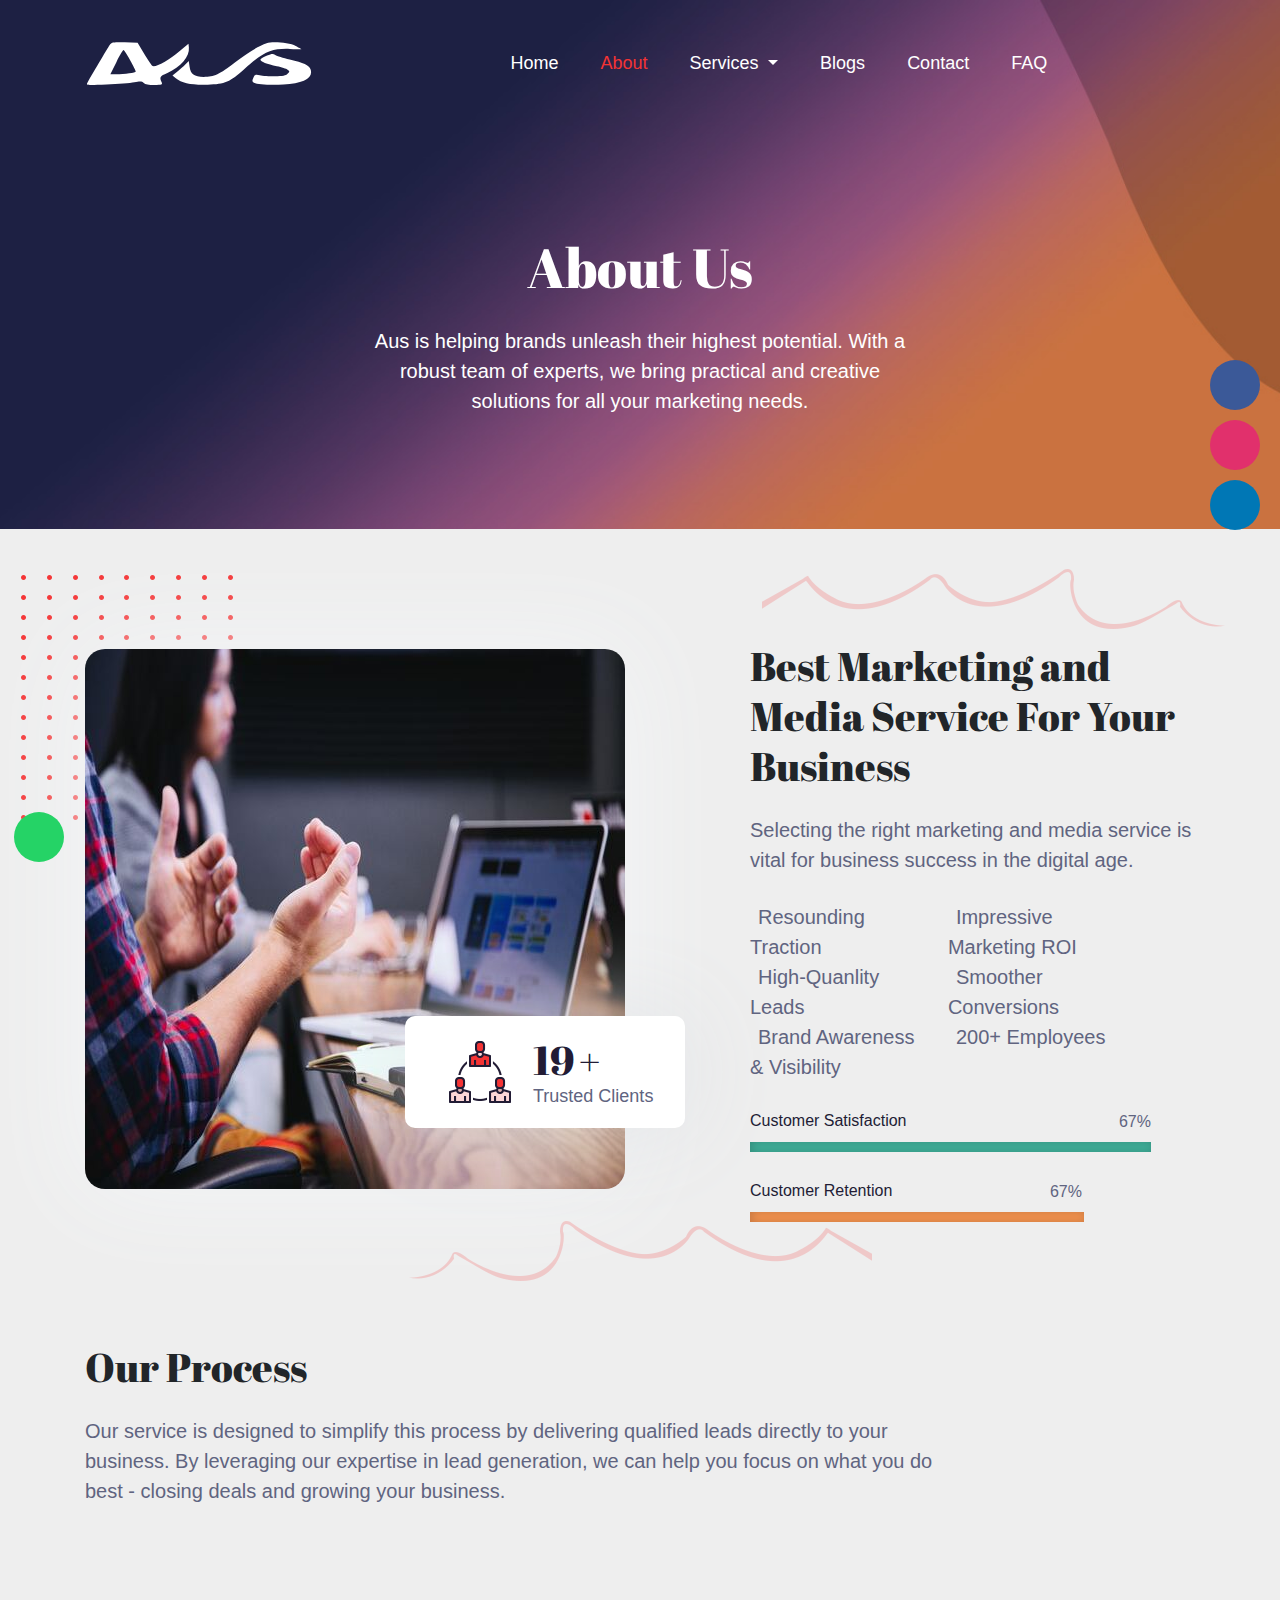
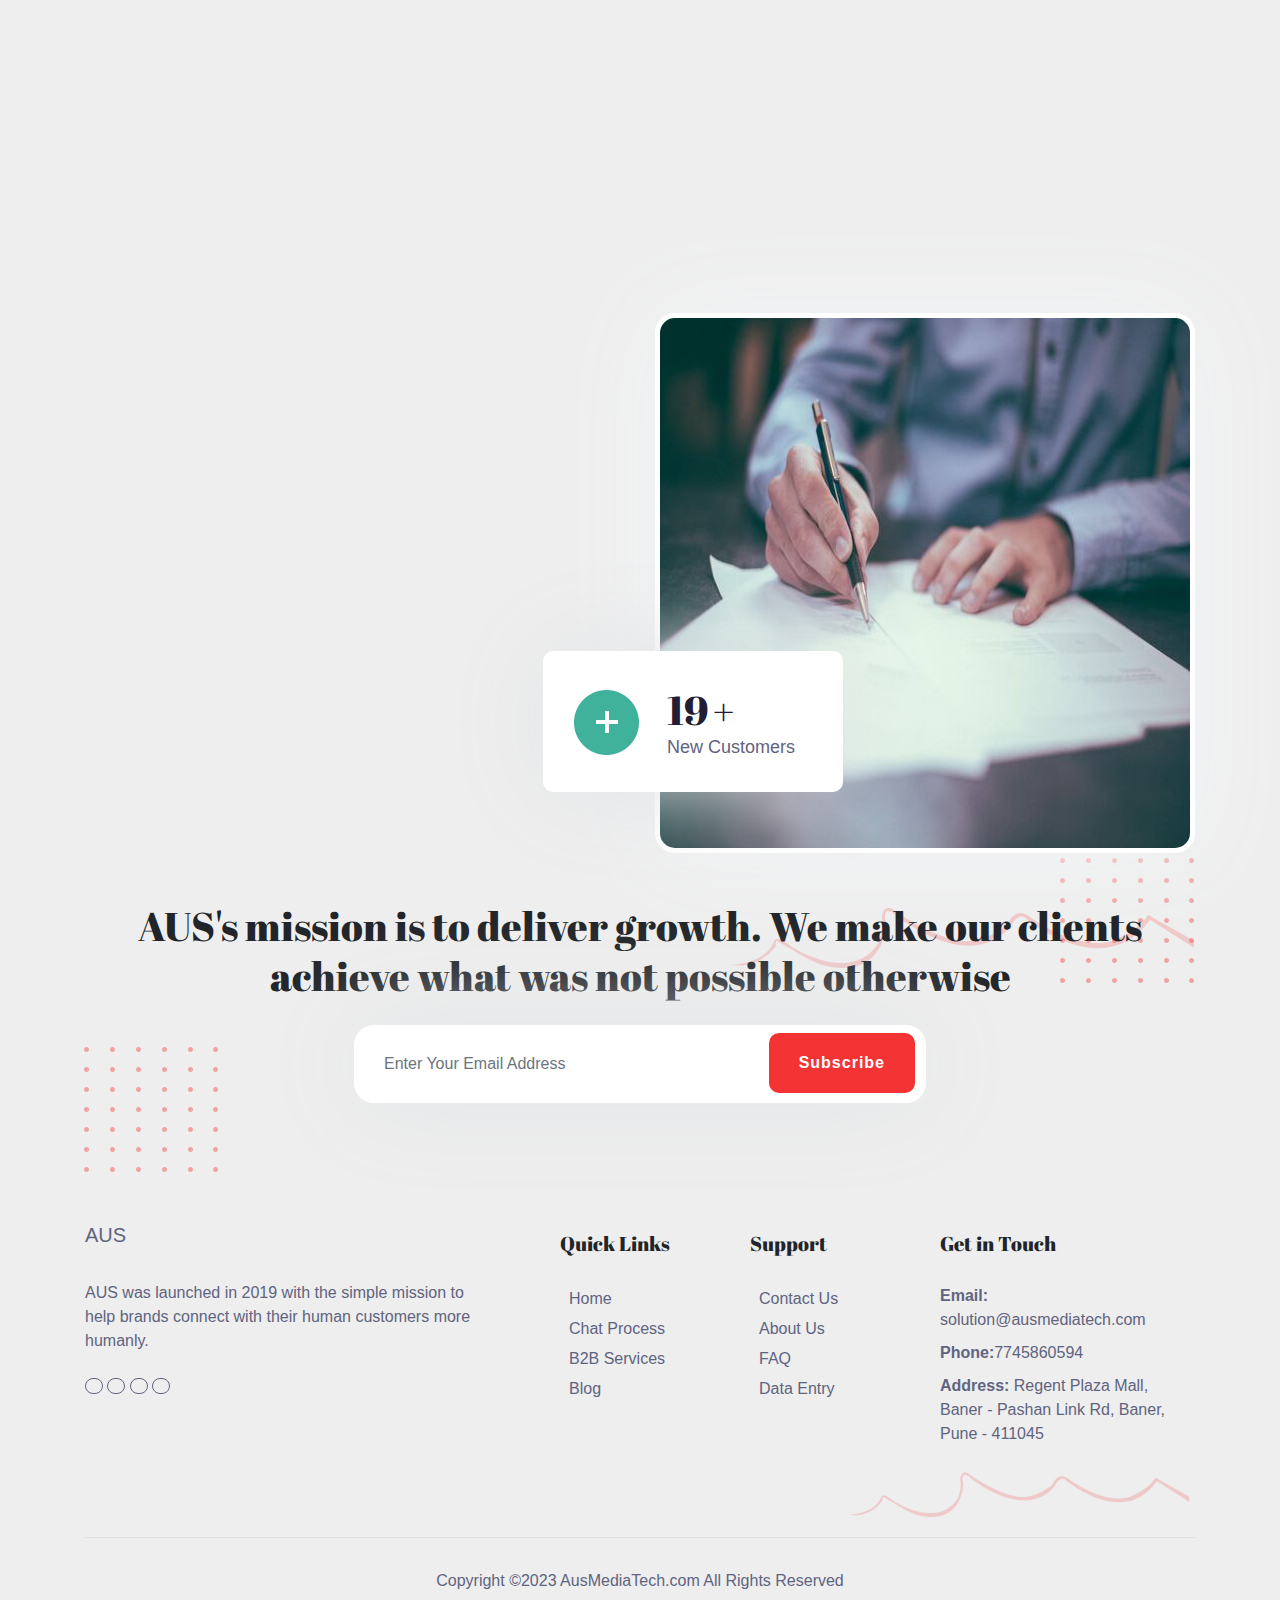
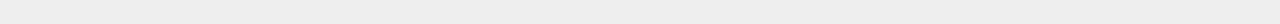
==== commit c5ef3c7e: "updated social memdia links" ====
--- a/about.html
+++ b/about.html
@@ -423,10 +423,10 @@
 
     <!-- Floating Menu -->
     <div class="floating-menu">
-        <a href="https://www.twitter.com/" class="twitter"><i class="fab fa-twitter"></i></a>
-        <a href="https://www.facebook.com/" class="facebook"><i class="fab fa-facebook"></i></a>
-        <a href="https://www.instagram.com/" class="instagram"><i class="fab fa-instagram"></i></a>
-        <a href="https://www.linkedin.com/" class="linkedin"><i class="fab fa-linkedin"></i></a>
+        
+        <a href="https://www.facebook.com/profile.php?id=100092184084062&mibextid=ZbWKwL" class="facebook"><i class="fab fa-facebook"></i></a>
+        <a href="https://instagram.com/ausmeditech?igshid=MzNlNGNkZWQ4Mg==" class="instagram"><i class="fab fa-instagram"></i></a>
+        <a href="https://www.linkedin.com/company/aus-mediatech/" class="linkedin"><i class="fab fa-linkedin"></i></a>
     </div>
 
 
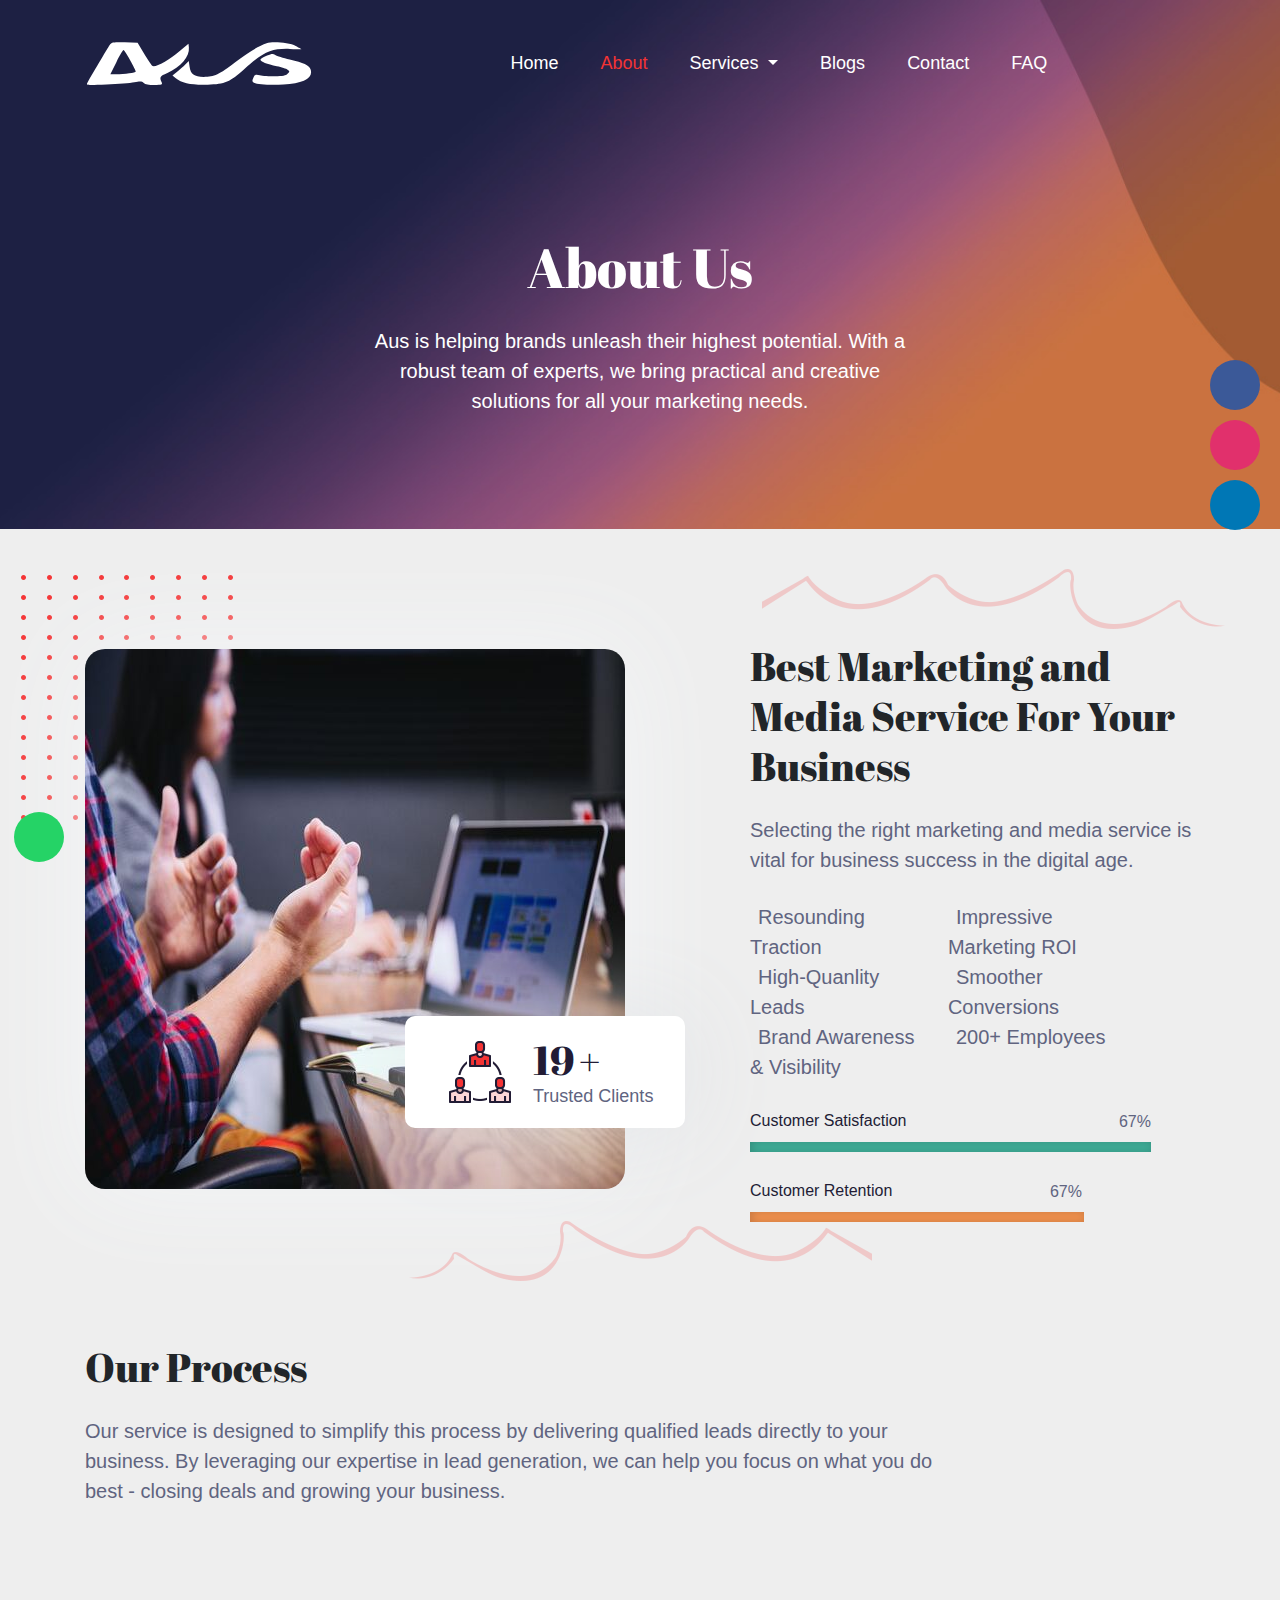
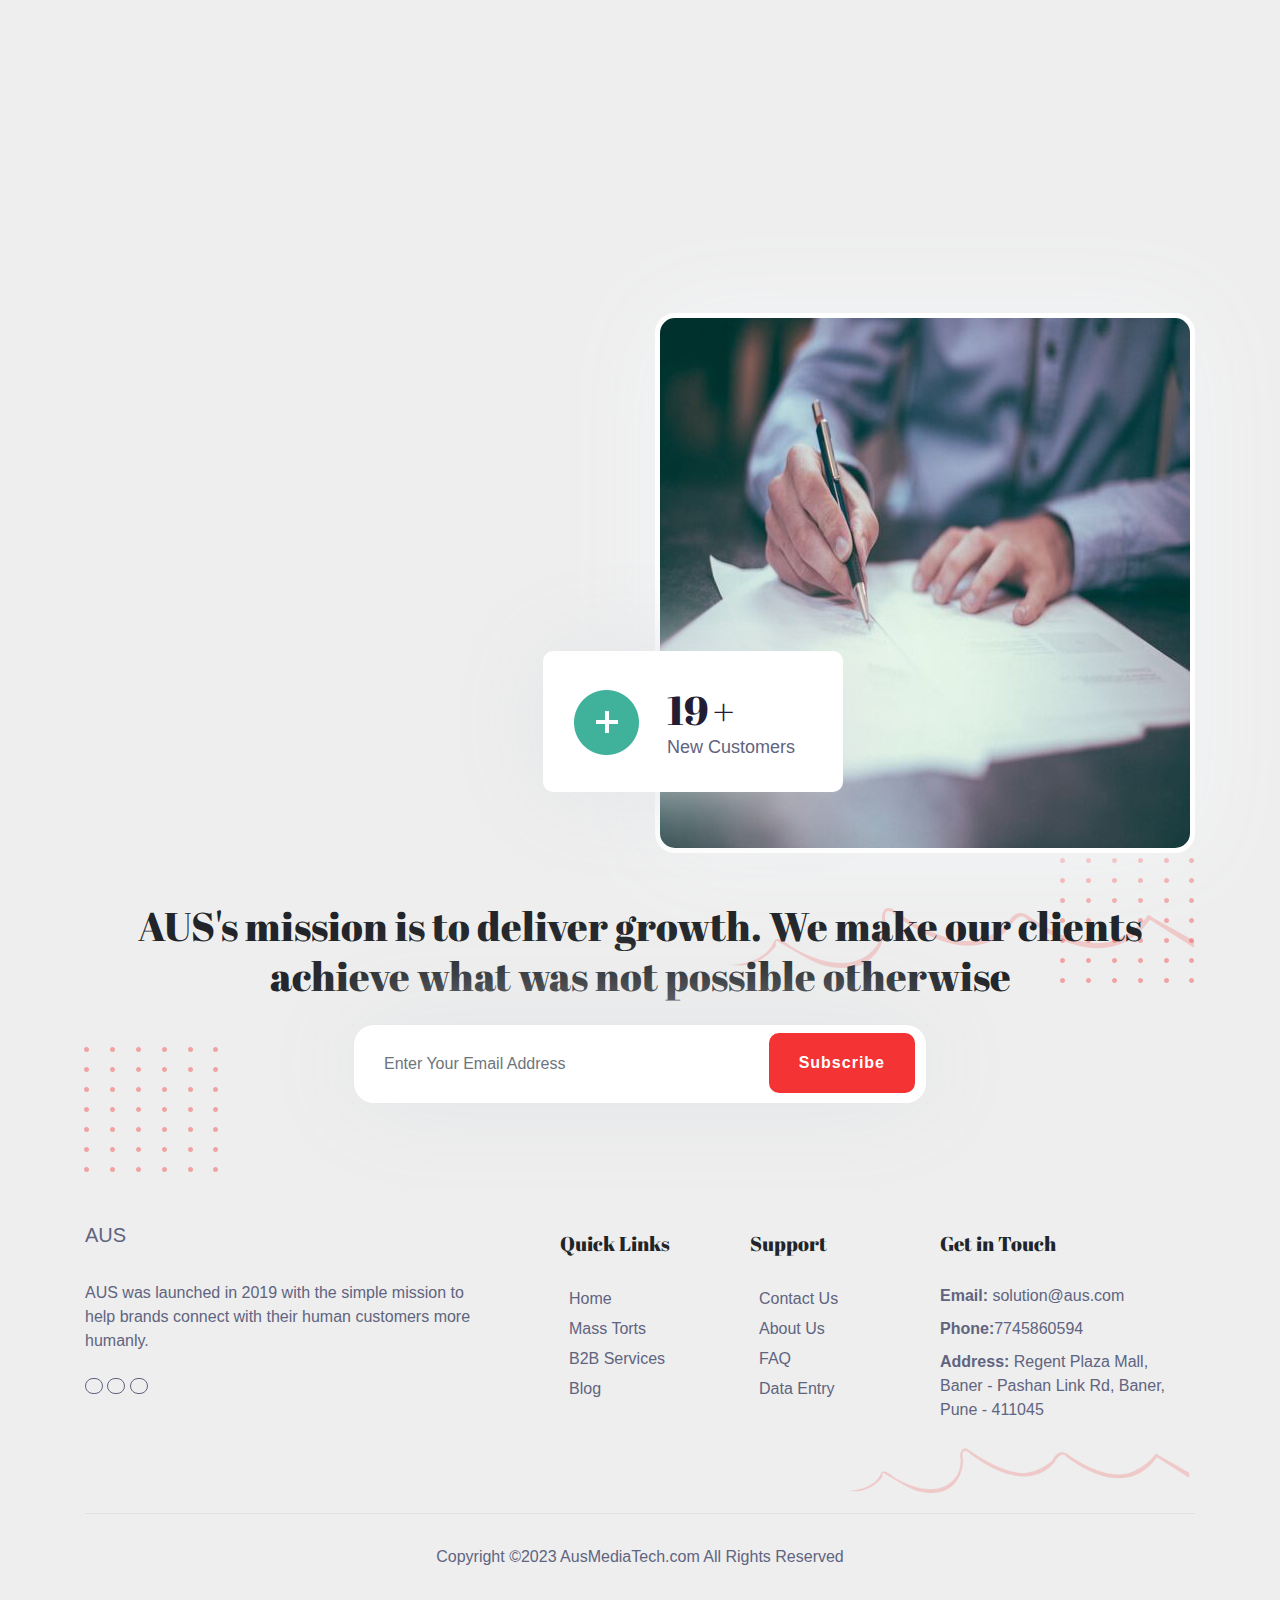
==== commit 7b4decf3: "added media links" ====
--- a/about.html
+++ b/about.html
@@ -343,14 +343,12 @@
                         <p class="text-size-16 mb-lg-4 mb-md-3 mb-3">AUS was launched in 2019 with the simple mission to
                             help brands connect with their human customers more humanly.</p>
                         <ul class="footer-logo-content-listing p-0 m-0">
-                            <li class="list-unstyled d-inline-block"><a class="d-inline-block" href="#"><i
+                            <li class="list-unstyled d-inline-block"><a class="d-inline-block" href="https://www.facebook.com/people/Aus-Mediatech/100092184084062/?mibextid=ZbWKwL"><i
                                         class="fab fa-facebook-square"></i></a></li>
-                            <li class="list-unstyled d-inline-block"><a class="d-inline-block" href="#"><i
-                                        class="fab fa-twitter-square"></i></a></li>
-                            <li class="list-unstyled d-inline-block"><a class="d-inline-block" href="#"><i
+                            <li class="list-unstyled d-inline-block"><a class="d-inline-block" href="https://www.instagram.com/ausmeditech/"><i
+                                        class="fab fa-instagram"></i></a></li>
+                            <li class="list-unstyled d-inline-block"><a class="d-inline-block" href="https://www.linkedin.com/company/aus-mediatech/"><i
                                         class="fab fa-linkedin"></i></a></li>
-                            <li class="list-unstyled d-inline-block"><a class="d-inline-block" href="#"><i
-                                        class="fab fa-pinterest-square"></i></a></li>
                         </ul>
                     </div>
                 </div>
@@ -358,14 +356,16 @@
                     <div class="footer-links-content">
                         <h5 class="font-weight-normal">Quick Links</h5>
                         <ul class="list-unstyled mb-0">
-                            <li><i class="fas fa-caret-right"></i><a class="text-decoration-none font-weight-normal"
-                                    href="home.html">Home</a></li>
-                                    <li><i class="fas fa-caret-right"></i><a class="text-decoration-none font-weight-normal"
-                                        href="chatprocess.html">Chat Process</a></li>
-                            <li><i class="fas fa-caret-right"></i><a class="text-decoration-none font-weight-normal"
-                                    href="services.html">B2B Services</a></li>
-                            <li><i class="fas fa-caret-right"></i><a class="text-decoration-none font-weight-normal"
-                                    href="blog.html">Blog</a></li>
+                            <ul class="list-unstyled mb-0">
+                                <li><i class="fas fa-caret-right"></i><a class="text-decoration-none font-weight-normal"
+                                        href="home.html">Home</a></li>
+                                <li><i class="fas fa-caret-right"></i><a class="text-decoration-none font-weight-normal"
+                                        href="masstorts.html">Mass Torts</a></li>
+                                <li><i class="fas fa-caret-right"></i><a class="text-decoration-none font-weight-normal"
+                                        href="services.html">B2B Services</a></li>
+                                <li><i class="fas fa-caret-right"></i><a class="text-decoration-none font-weight-normal"
+                                        href="blog.html">Blog</a></li>
+                            </ul>
                         </ul>
                     </div>
                 </div>
@@ -390,11 +390,11 @@
                         <ul class="list-unstyled mb-0">
                             <li><span class="font-weight-bold">Email:</span><a
                                     class="text-decoration-none font-weight-normal" href="mailto:solution@ausmediatech.com">
-                                    solution@ausmediatech.com</a></li>
+                                    solution@aus.com</a></li>
                             <li><span class="font-weight-bold">Phone:</span><a
                                     class="text-decoration-none font-weight-normal" href="tel:7745860594">7745860594</a>
                             </li>
-                            <!-- <li><span class="font-weight-bold">Fax:</span><a class="text-decoration-none font-weight-normal" href="#"> </a></li> -->
+                            <!-- <li><span class="font-weight-bold">Fax:</span><a class="text-decoration-none font-weight-normal" href="#"></a></li> -->
                             <li><span class="font-weight-bold">Address:</span><a
                                     class="text-decoration-none font-weight-normal" href="#"> Regent Plaza Mall, Baner -
                                     Pashan Link Rd, Baner, Pune - 411045</a></li>
--- a/assets/css/custome.css
+++ b/assets/css/custome.css
@@ -140,12 +140,14 @@
    width: 300px;
    background-color: #fff;
    border-radius: 5px;
-   opacity: 0;
+   /* opacity: 0; */
+   display: none;
    transition: all 0.4s
 }
 
 #check:checked~.wrapper {
-   opacity: 1;
+  /* opacity: 1;*/
+   display: block;
    transform: translateX(0);
 }
 
@@ -188,4 +190,4 @@
       display: none;
    }
    
-}+}
